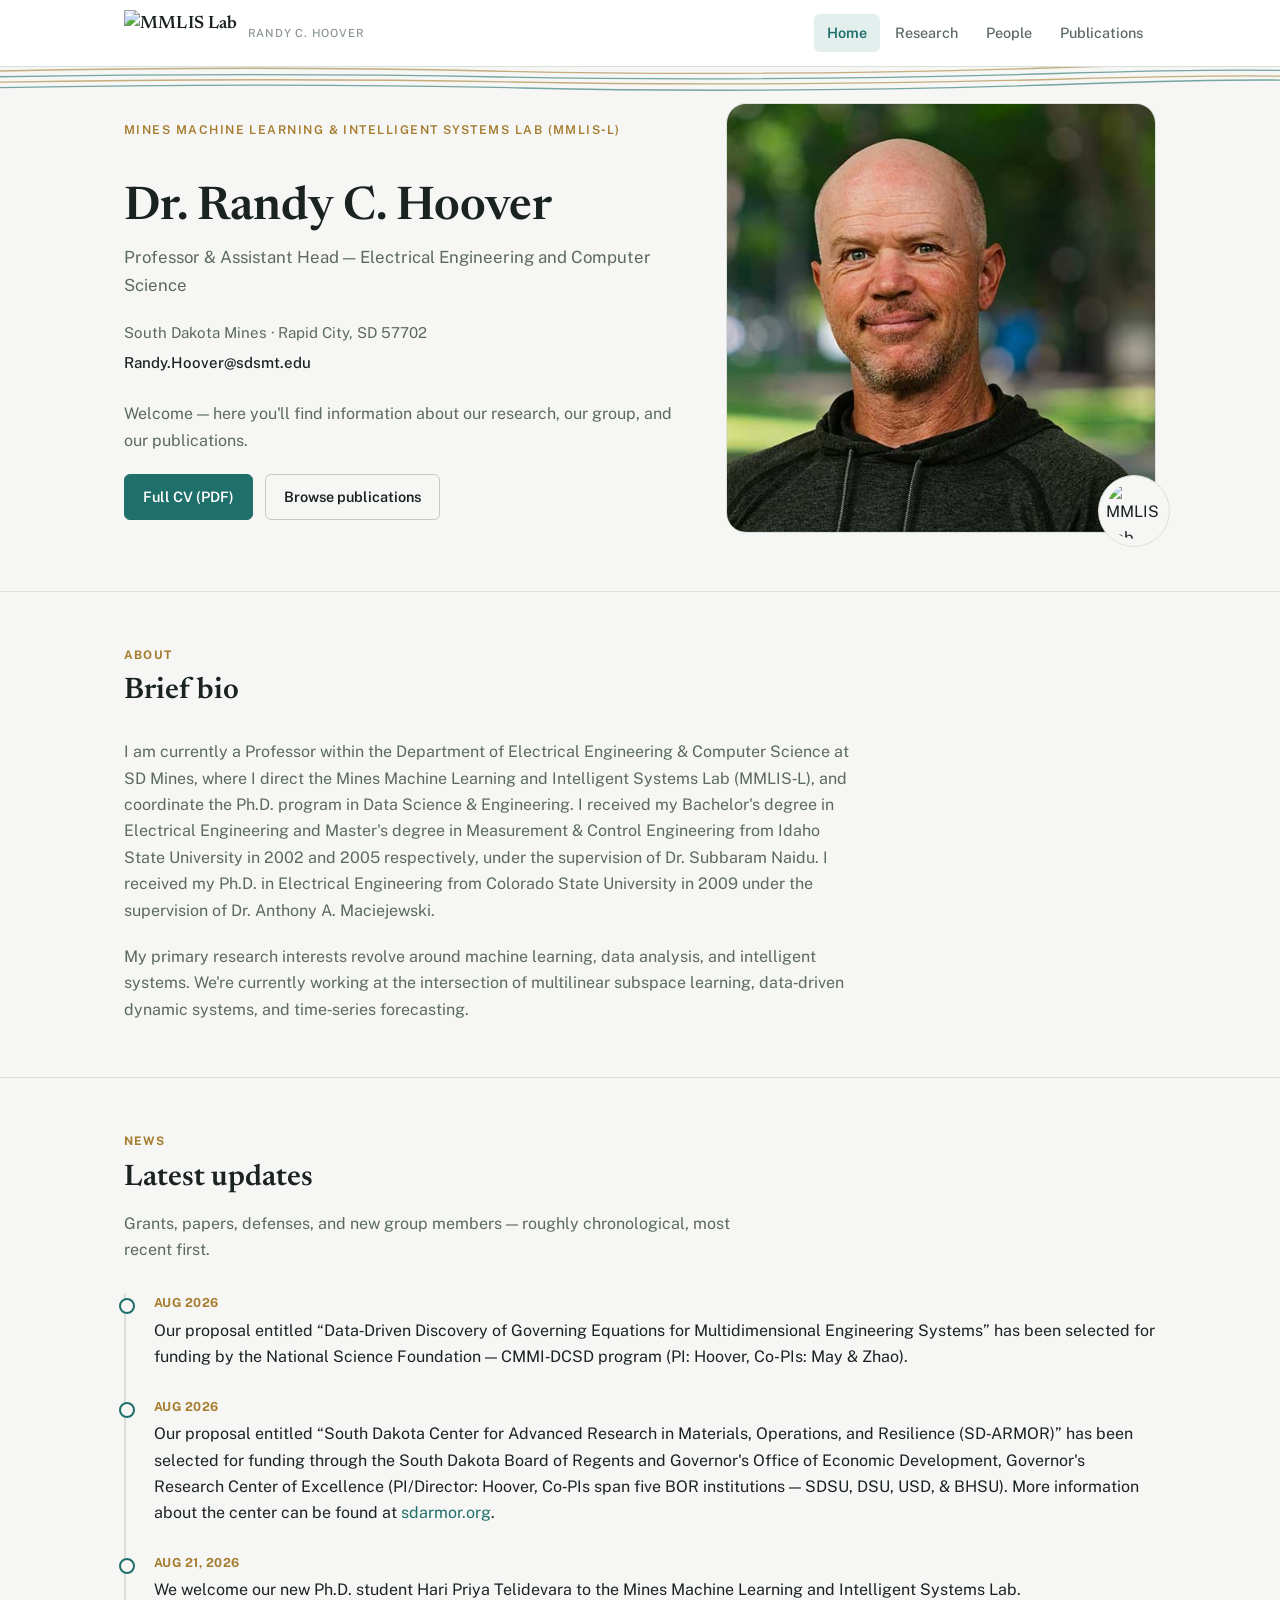
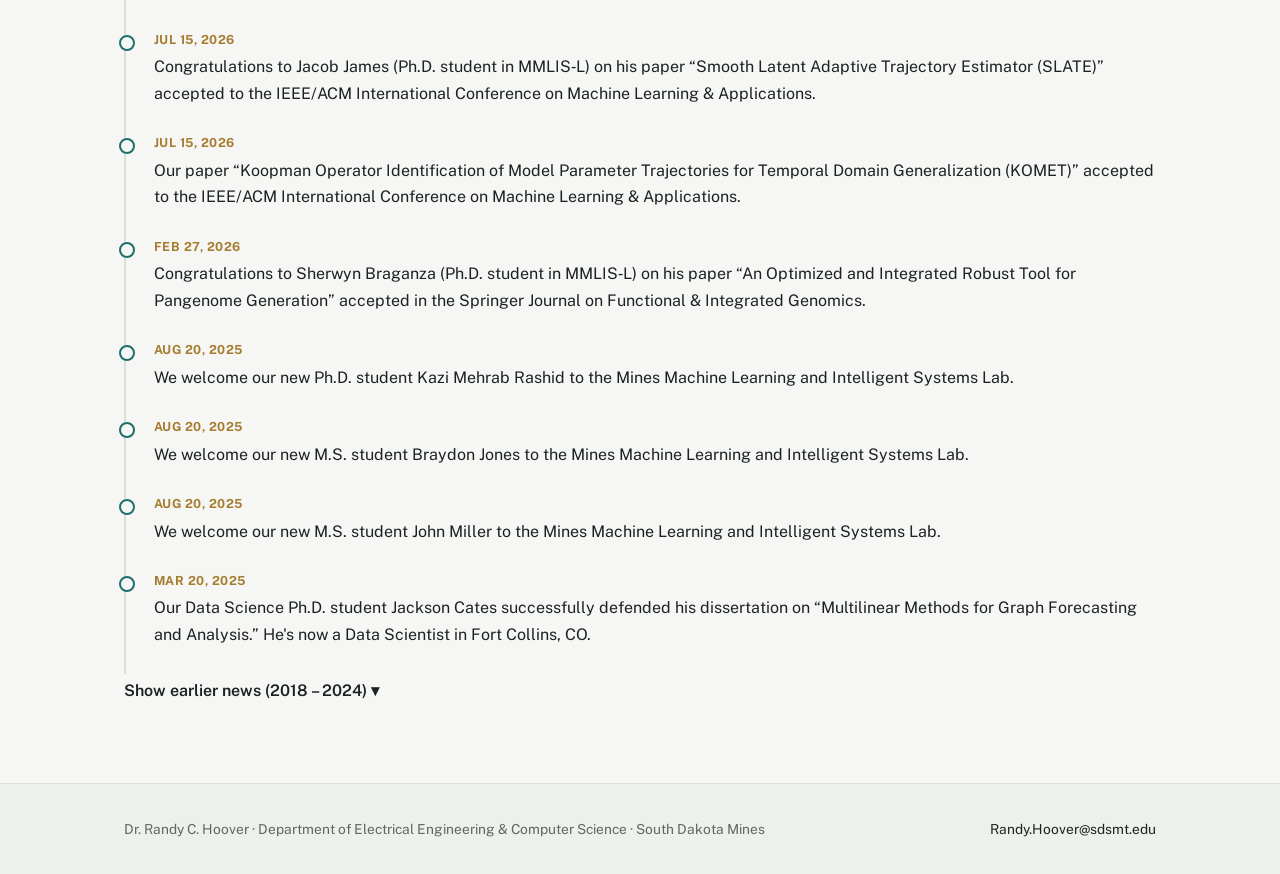
==== index.html @ 28945cd0 "Add files via upload" ====
<!DOCTYPE html>
<html lang="en">
<head>
<meta charset="UTF-8">
<meta name="viewport" content="width=device-width, initial-scale=1.0">
<title>Randy C. Hoover — Machine Learning &amp; Data Science</title>
<meta name="description" content="Dr. Randy C. Hoover, Professor of Electrical Engineering &amp; Computer Science at South Dakota Mines, directs the Mines Machine Learning and Intelligent Systems Lab (MMLIS-L).">
<link rel="icon" href="assets/img/favicon.ico?v=2" sizes="any">
<link rel="icon" type="image/png" sizes="32x32" href="assets/img/favicon-32.png?v=2">
<link rel="icon" type="image/png" sizes="192x192" href="assets/img/favicon-192.png?v=2">
<link rel="apple-touch-icon" href="assets/img/apple-touch-icon.png?v=2">
<link rel="preconnect" href="https://fonts.googleapis.com">
<link rel="preconnect" href="https://fonts.gstatic.com" crossorigin>
<link href="https://fonts.googleapis.com/css2?family=Public+Sans:wght@400;500;600;700&family=Newsreader:opsz,wght@6..72,500;6..72,600;6..72,700&display=swap" rel="stylesheet">
<link rel="stylesheet" href="assets/css/style.css">
</head>
<body>

<header class="site-header">
  <div class="wrap">
    <a class="brand" href="index.html"><img src="assets/img/mmlis-logo.png" alt="MMLIS Lab" class="brand-mark"> <small>Randy&nbsp;C.&nbsp;Hoover</small></a>
    <nav class="primary-nav" aria-label="Primary">
      <ul>
        <li><a href="index.html" class="active">Home</a></li>
        <li><a href="research.html">Research</a></li>
        <li><a href="people.html">People</a></li>
        <li><a href="publications.html">Publications</a></li>
      </ul>
    </nav>
  </div>
</header>

<section class="hero">
  <svg class="hero-lines" viewBox="0 0 1200 30" preserveAspectRatio="none" aria-hidden="true">
    <path d="M-40 5 Q220 -2 460 4 T980 1 T1260 6" fill="none" stroke="#a67c2e" stroke-width="1.3"/>
    <path d="M-40 10.5 Q230 5 470 10 T990 6.5 T1260 11" fill="none" stroke="#1f6f6b" stroke-width="1.3"/>
    <path d="M-40 16 Q240 10 480 15 T1000 12 T1260 17" fill="none" stroke="#a67c2e" stroke-width="1.3"/>
    <path d="M-40 21.5 Q250 15 490 21 T1010 17 T1260 22" fill="none" stroke="#1f6f6b" stroke-width="1.3"/>
  </svg>
  <div class="wrap">
    <div class="hero-intro">
      <span class="hero-eyebrow">Mines Machine Learning &amp; Intelligent Systems Lab (MMLIS‑L)</span>
    </div>
    <div class="hero-photo">
      <img class="hero-photo-img" src="assets/img/randy-headshot.jpg" alt="Portrait of Dr. Randy C. Hoover.">
      <img class="hero-photo-badge" src="assets/img/mmlis-mark.png" alt="MMLIS Lab mark.">
    </div>
    <div class="hero-content">
      <h1>Dr. Randy C. Hoover</h1>
      <p class="role">Professor &amp; Assistant Head — Electrical Engineering and Computer Science</p>
      <ul class="contact-list">
        <li>South Dakota Mines · Rapid City, SD 57702</li>
        <li><a href="mailto:Randy.Hoover@sdsmt.edu">Randy.Hoover@sdsmt.edu</a></li>
      </ul>
      <p>Welcome — here you'll find information about our research, our group, and our publications.</p>
      <div style="display:flex; gap:12px; flex-wrap:wrap; margin-top:20px;">
        <a class="btn" href="https://drive.google.com/file/d/1piktQqiR2NVhsO9pKw21LPVmh0MxeNU4/view?usp=share_link" target="_blank" rel="noopener">Full CV (PDF)</a>
        <a class="btn ghost" href="publications.html">Browse publications</a>
      </div>
    </div>
  </div>
</section>

<main>

  <section class="section bio">
    <div class="wrap">
      <div class="section-head">
        <span class="kicker">About</span>
        <h2>Brief bio</h2>
      </div>
      <div style="max-width: 74ch;">
        <p>I am currently a Professor within the Department of Electrical Engineering &amp; Computer Science at SD Mines, where I direct the Mines Machine Learning and Intelligent Systems Lab (MMLIS‑L), and coordinate the Ph.D. program in Data Science &amp; Engineering. I received my Bachelor's degree in Electrical Engineering and Master's degree in Measurement &amp; Control Engineering from Idaho State University in 2002 and 2005 respectively, under the supervision of Dr. Subbaram Naidu. I received my Ph.D. in Electrical Engineering from Colorado State University in 2009 under the supervision of Dr. Anthony A. Maciejewski.</p>
        <p style="margin-top:20px;">My primary research interests revolve around machine learning, data analysis, and intelligent systems. We're currently working at the intersection of multilinear subspace learning, data‑driven dynamic systems, and time‑series forecasting.</p>
      </div>
    </div>
  </section>

  <section class="section">
    <div class="wrap">
      <div class="section-head">
        <span class="kicker">News</span>
        <h2>Latest updates</h2>
        <p>Grants, papers, defenses, and new group members — roughly chronological, most recent first.</p>
      </div>

      <ol class="timeline" reversed>
        <li><span class="date">Aug 2026</span><p class="entry">Our proposal entitled &ldquo;Data‑Driven Discovery of Governing Equations for Multidimensional Engineering Systems&rdquo; has been selected for funding by the National Science Foundation — CMMI‑DCSD program (PI: Hoover, Co‑PIs: May &amp; Zhao).</p></li>
        <li><span class="date">Aug 2026</span><p class="entry">Our proposal entitled &ldquo;South Dakota Center for Advanced Research in Materials, Operations, and Resilience (SD‑ARMOR)&rdquo; has been selected for funding through the South Dakota Board of Regents and Governor's Office of Economic Development, Governor's Research Center of Excellence (PI/Director: Hoover, Co‑PIs span five BOR institutions — SDSU, DSU, USD, &amp; BHSU). More information about the center can be found at <a href="https://sdarmor.org" target="_blank" rel="noopener">sdarmor.org</a>.</p></li>
        <li><span class="date">Aug 21, 2026</span><p class="entry">We welcome our new Ph.D. student Hari Priya Telidevara to the Mines Machine Learning and Intelligent Systems Lab.</p></li>
        <li><span class="date">Jul 15, 2026</span><p class="entry">Congratulations to Jacob James (Ph.D. student in MMLIS‑L) on his paper &ldquo;Smooth Latent Adaptive Trajectory Estimator (SLATE)&rdquo; accepted to the IEEE/ACM International Conference on Machine Learning &amp; Applications.</p></li>
        <li><span class="date">Jul 15, 2026</span><p class="entry">Our paper &ldquo;Koopman Operator Identification of Model Parameter Trajectories for Temporal Domain Generalization (KOMET)&rdquo; accepted to the IEEE/ACM International Conference on Machine Learning &amp; Applications.</p></li>
        <li><span class="date">Feb 27, 2026</span><p class="entry">Congratulations to Sherwyn Braganza (Ph.D. student in MMLIS‑L) on his paper &ldquo;An Optimized and Integrated Robust Tool for Pangenome Generation&rdquo; accepted in the Springer Journal on Functional &amp; Integrated Genomics.</p></li>
        <li><span class="date">Aug 20, 2025</span><p class="entry">We welcome our new Ph.D. student Kazi Mehrab Rashid to the Mines Machine Learning and Intelligent Systems Lab.</p></li>
        <li><span class="date">Aug 20, 2025</span><p class="entry">We welcome our new M.S. student Braydon Jones to the Mines Machine Learning and Intelligent Systems Lab.</p></li>
        <li><span class="date">Aug 20, 2025</span><p class="entry">We welcome our new M.S. student John Miller to the Mines Machine Learning and Intelligent Systems Lab.</p></li>
        <li><span class="date">Mar 20, 2025</span><p class="entry">Our Data Science Ph.D. student Jackson Cates successfully defended his dissertation on &ldquo;Multilinear Methods for Graph Forecasting and Analysis.&rdquo; He's now a Data Scientist in Fort Collins, CO.</p></li>
      </ol>

      <details class="more-news">
        <summary style="cursor:pointer; font-weight:600; color:var(--accent-dark); margin: 4px 0 24px; list-style:none;">Show earlier news (2018 – 2024) ▾</summary>
        <ol class="timeline" style="margin-top:20px;" reversed>
          <li><span class="date">May 7, 2025</span><p class="entry">Our Computer Science M.S. student Jacob James successfully completed his degree and is now pursuing a Ph.D. in Data Science and Engineering at SD Mines.</p></li>
          <li><span class="date">Sep 9, 2024</span><p class="entry">Our Data Science Ph.D. student Brian Fehrman (co‑advised with Dr. Francis Akowuah) successfully defended his dissertation on &ldquo;Investigating Machine Learning VBA Macro Analysis using Machine Learning in a Constrained Environment.&rdquo; He's currently working for Black Hills Information Security.</p></li>
          <li><span class="date">Jan 1, 2024</span><p class="entry">Our NSF REU site entitled &ldquo;Collaboration to Combat Crime&rdquo; was selected for award. We have open positions for undergraduate students interested in pursuing research in data science to understand, disrupt, and dismantle criminal networks. More information on the REU site can be found <a href="https://www.sdstate.edu/chemistry-biochemistry-physics/willand-charnley-lab/collaboration-combat-crime-c3-research" target="_blank" rel="noopener">here</a>.</p></li>
          <li><span class="date">Dec 1, 2024</span><p class="entry">Our paper entitled &ldquo;TSGCN: A Framework for Hierarchical Graph Representation Learning&rdquo; has been accepted to the IEEE Transactions on Network Science and Engineering (TNSE).</p></li>
          <li><span class="date">Sep 4, 2024</span><p class="entry">Our paper entitled &ldquo;Evading VBA Malware Classification using Model Extraction Attacks and Stochastic Search Methods&rdquo; has been accepted for publication in the IEEE Cyber Awareness and Research Symposium (CARS).</p></li>
          <li><span class="date">Apr 1, 2024</span><p class="entry">Our paper entitled &ldquo;Tensor Discriminant Analysis on Grassman Manifolds with Application to Human Action Recognition&rdquo; has been accepted to the Springer Journal of Machine Learning and Cybernetics.</p></li>
          <li><span class="date">Mar 1, 2024</span><p class="entry">Our proposal entitled &ldquo;High spatial‑temporal resolution soil moisture retrieval using deep learning fusion of multimodal satellite streams&rdquo; has been selected for award through NASA (collaboration with SD Mines, SDSU, and OLC).</p></li>
          <li><span class="date">Aug 21, 2023</span><p class="entry">Dr. Hoover is currently on sabbatical for the Fall 2023 semester.</p></li>
          <li><span class="date">Aug 15, 2023</span><p class="entry">Our Data Science Ph.D. student Cagri Ozdemir successfully defended his dissertation on &ldquo;Multilinear Subspace Learning via Invertible Transforms and Grassman Manifold Analysis.&rdquo; He's now a postdoctoral scholar at the University of North Texas.</p></li>
          <li><span class="date">Sep 2022</span><p class="entry">Our paper entitled &ldquo;Anomaly Detection from Multilinear Observations via Time‑Series Analysis and 3DTPCA&rdquo; has been accepted for publication at the IEEE/ACM International Conference on Machine Learning and Applications.</p></li>
          <li><span class="date">Sep 2022</span><p class="entry">Our paper entitled &ldquo;Kernelization of Tensor Discriminant Analysis with Application to Image Recognition&rdquo; has been accepted for publication at the IEEE/ACM International Conference on Machine Learning and Applications.</p></li>
          <li><span class="date">Jun 2022</span><p class="entry">Our proposal entitled &ldquo;Intelligent Automation through Dynamic Networks and Multilinear Time‑Series Analysis&rdquo; has been selected for funding through the Naval Surface Warfare Center — Dahlgren Division (PI: Hoover, Co‑PI: Caudle).</p></li>
          <li><span class="date">May 2022</span><p class="entry">I was promoted from Associate Professor to Full Professor within the Computer Science and Engineering Department.</p></li>
          <li><span class="date">May 2022</span><p class="entry">A new Ph.D. student, Jackson Cates, joined our group.</p></li>
          <li><span class="date">May 2022</span><p class="entry">Our new Ph.D. program in Data Science &amp; Engineering was approved.</p></li>
          <li><span class="date">Sep 2021</span><p class="entry">Our paper entitled &ldquo;Fast Tensor Singular Value Decomposition Using the Low‑Resolution Features of Tensors&rdquo; has been accepted for publication at the IEEE/ACM International Conference on Machine Learning and Applications.</p></li>
          <li><span class="date">Sep 2021</span><p class="entry">Our paper entitled &ldquo;Transform‑Based Tensor Auto Regression for Multilinear Time Series Forecasting&rdquo; has been accepted for publication at the IEEE/ACM International Conference on Machine Learning and Applications.</p></li>
          <li><span class="date">Jun 2021</span><p class="entry">Our proposal entitled &ldquo;Governor's Center for Understanding and Disrupting the Illicit Economy&rdquo; has been selected for funding through South Dakota's Governor's Office of Economic Development (SD Mines team — PI: Jon Kellar, Co‑PIs: Hoover and Crawford).</p></li>
          <li><span class="date">May 2021</span><p class="entry">Our paper entitled &ldquo;2DTPCA: A New Approach to Multilinear Principal Component Analysis&rdquo; has been accepted for publication at the IEEE International Conference on Image Processing.</p></li>
          <li><span class="date">Jan 2021</span><p class="entry">Our paper entitled &ldquo;Autonomous Multi‑agent Systems Using SVGS Camera Sensor for Lunar Surface Mobility Applications&rdquo; has been accepted for publication at the IEEE Aerospace Conference.</p></li>
          <li><span class="date">Jul 2020</span><p class="entry">Our proposal entitled &ldquo;Multilinear Subspace Methods for Learning and Recovery using Tensor‑Tensor Decompositions&rdquo; has been selected for funding through the National Science Foundation — CISE‑RI program (PI: Hoover, Co‑PIs: Caudle &amp; Braman). We had an opening for a Ph.D. student starting Fall 2020.</p></li>
          <li><span class="date">Feb 2020</span><p class="entry">Our paper &ldquo;Mobile Fiducial‑Based Collaborative Localization and Mapping (CLAM): Preliminary Results and Future Directions&rdquo; was accepted for publication at the USCToMM Symposium on Mechanical Systems and Robotics.</p></li>
          <li><span class="date">Feb 2020</span><p class="entry">Our paper &ldquo;Validation of Vision‑based State Estimation for Localization of Agents and Swarm Formation&rdquo; was accepted for publication at the USCToMM Symposium on Mechanical Systems and Robotics.</p></li>
          <li><span class="date">Feb 2020</span><p class="entry">Our paper &ldquo;A Review of Flow Field Forecasting: A High Dimensional Forecasting Procedure&rdquo; was accepted for publication in the WIRES Journal on Computational Statistics.</p></li>
          <li><span class="date">Jan 2020</span><p class="entry">Received a new Naval Surface Warfare Center — Keyport grant to support our research on &ldquo;Swarm Localization and Intelligent Mapping (SLIM) for Unmanned Underwater Vehicle Swarms&rdquo; (PI: Hadi Fekrmandi).</p></li>
          <li><span class="date">Sep 2019</span><p class="entry">Our paper &ldquo;Advanced Decision Making and Interpretability through Neural Shrubs&rdquo; was accepted for publication/presentation at the 18th IEEE International Conference on Machine Learning and Applications (ICMLA).</p></li>
          <li><span class="date">Jun 2019</span><p class="entry">Our paper &ldquo;Vision‑based Guidance and Navigation for Swarm of Small Satellites in a Formation Flying Mission&rdquo; was accepted for publication/presentation at the 32nd Florida Conference for Recent Advances in Robotics.</p></li>
          <li><span class="date">May 2019</span><p class="entry">Our paper &ldquo;Underwater Navigation Using Geomagnetic Field Variations&rdquo; was accepted for publication/presentation at the IEEE International Conference on Electro/Information Technology (EIT).</p></li>
          <li><span class="date">Apr 2019</span><p class="entry">Congratulations to Kavitha Konduru for successfully defending her thesis, &ldquo;Application of Image Segmentation to Analyze Biofilm Images.&rdquo; Kavitha accepted a permanent position with Regional Health on their programming team.</p></li>
          <li><span class="date">Mar 2019</span><p class="entry">Received a new NASA seed grant from the SD Space Grant Consortium to support our research on &ldquo;Cross Comparison of Virtual Reality Systems for Education and Research Suitability&rdquo; (PI: Lisa Rebenitsch).</p></li>
          <li><span class="date">Mar 2019</span><p class="entry">Received a new NASA seed grant from the SD Space Grant Consortium to support the &ldquo;NASA Apollo 50th — Apollo Next Giant Leap Student Challenge&rdquo; (PI: Jason Ash).</p></li>
          <li><span class="date">Feb 2019</span><p class="entry">Received a new Naval Surface Warfare Center — Dahlgren grant to support our research on &ldquo;Dimensionality Reduction of Streaming Big Data for Clustering, Classification and Visualization via Incremental Multi‑Linear Subspace Learning&rdquo; (Co‑PI: Kyle Caudle).</p></li>
          <li><span class="date">Jan 2019</span><p class="entry">Received a new NASA seed grant to support our research on &ldquo;Developing Small Satellite Formation Flying Capability by Distributed State Estimation and Intelligent Control of Swarm using Vision‑based Guidance&rdquo; (PI: Hadi Fekrmandi, Co‑PI: Zhen Ni, SDSU).</p></li>
          <li><span class="date">Nov 2018</span><p class="entry">Our paper &ldquo;Examining Intermediate Data Reduction Algorithms for use with t‑SNE&rdquo; was accepted for publication/presentation at the 3rd International Conference on Compute and Data Analysis (ICCDA).</p></li>
          <li><span class="date">Nov 2018</span><p class="entry">Our paper &ldquo;Building a Better Decision Tree by Delaying the Split Decision&rdquo; was accepted for publication/presentation at the 3rd International Conference on Compute and Data Analysis (ICCDA).</p></li>
          <li><span class="date">Nov 2018</span><p class="entry">Our paper &ldquo;Flow Field Forecasting with Many Predictors&rdquo; was accepted for publication/presentation at the 3rd International Conference on Compute and Data Analysis (ICCDA).</p></li>
          <li><span class="date">Sep 2018</span><p class="entry">Our paper &ldquo;Multi‑Linear Discriminant Analysis through Tensor‑Tensor Decompositions&rdquo; was accepted for publication/presentation at the 17th IEEE International Conference on Machine Learning and Applications (ICMLA).</p></li>
        </ol>
      </details>
    </div>
  </section>

</main>

<footer class="site-footer">
  <div class="wrap">
    <div>Dr. Randy C. Hoover · Department of Electrical Engineering &amp; Computer Science · South Dakota Mines</div>
    <div><a href="mailto:Randy.Hoover@sdsmt.edu">Randy.Hoover@sdsmt.edu</a></div>
  </div>
</footer>

</body>
</html>
---- assets/css/style.css ----
/* ===========================================================
   Randy C. Hoover — research site
   "Contour" — light, editorial, journal-like.
   Bone-white ground, ink-black text, a single pine-teal accent;
   ochre reserved for contour-line motifs and small kickers.
   =========================================================== */

:root {
  --paper: #f6f7f5;
  --paper-2: #eef0ec;
  --surface: #ffffff;
  --ink: #1b2320;
  --ink-soft: #5b6960;
  --ink-faint: #8b968f;
  --line: #dbe0da;
  --line-strong: #c3ccc4;
  --teal: #1f6f6b;
  --teal-dark: #164f4c;
  --teal-soft: #e3efed;
  --ochre: #a67c2e;
  --ochre-soft: #f3ead6;
  --max: 1080px;
  --radius: 10px;
  --radius-sm: 6px;
}

* { box-sizing: border-box; }

html { scroll-behavior: smooth; }

body {
  margin: 0;
  font-family: "Public Sans", -apple-system, BlinkMacSystemFont, "Segoe UI", Roboto, sans-serif;
  color: var(--ink);
  background: var(--paper);
  line-height: 1.65;
  -webkit-font-smoothing: antialiased;
}

h1, h2, h3, h4 {
  font-family: "Newsreader", Georgia, "Times New Roman", serif;
  color: var(--ink);
  line-height: 1.22;
  margin: 0 0 0.5em;
  font-weight: 600;
  text-wrap: balance;
}

h1 { font-size: clamp(2rem, 4vw, 2.9rem); }
h2 { font-size: clamp(1.4rem, 3vw, 1.85rem); }
h3 { font-size: 1.2rem; }

p { margin: 0 0 1em; color: var(--ink-soft); }

a { color: var(--teal); text-decoration: none; }
a:hover { color: var(--teal-dark); text-decoration: underline; }

img { max-width: 100%; display: block; }

.wrap {
  max-width: var(--max);
  margin: 0 auto;
  padding: 0 24px;
}

/* ---------- header / nav ---------- */

.site-header {
  background: var(--surface);
  border-bottom: 1px solid var(--line);
}

.site-header .wrap {
  display: flex;
  align-items: center;
  justify-content: space-between;
  height: 66px;
}

.brand {
  display: flex;
  align-items: center;
  gap: 10px;
  color: var(--ink);
  font-family: "Newsreader", Georgia, serif;
  font-size: 1.12rem;
  font-weight: 600;
  letter-spacing: 0.01em;
}

.brand-mark {
  height: 46px;
  width: auto;
  display: block;
}

.brand small {
  font-family: "Public Sans", sans-serif;
  font-weight: 500;
  font-size: 0.7rem;
  color: var(--ink-faint);
  letter-spacing: 0.07em;
  text-transform: uppercase;
}

.brand:hover { text-decoration: none; color: var(--ink); }

nav.primary-nav ul {
  list-style: none;
  display: flex;
  gap: 2px;
  margin: 0;
  padding: 0;
}

nav.primary-nav a {
  color: var(--ink-soft);
  font-size: 0.9rem;
  font-weight: 500;
  padding: 7px 13px;
  border-radius: var(--radius-sm);
  display: inline-block;
}

nav.primary-nav a:hover {
  color: var(--ink);
  text-decoration: none;
  background: var(--paper-2);
}

nav.primary-nav a.active {
  color: var(--teal);
  background: var(--teal-soft);
  font-weight: 600;
}

/* ---------- hero ---------- */

.hero {
  position: relative;
  background: var(--paper);
  padding: 36px 0 58px;
  overflow: hidden;
  border-bottom: 1px solid var(--line);
}

.hero-lines {
  position: absolute;
  top: 0;
  left: 0;
  width: 100%;
  height: 30px;
  opacity: 0.6;
  pointer-events: none;
}

.hero .wrap {
  position: relative;
  display: grid;
  grid-template-columns: 1.3fr 1fr;
  grid-template-areas:
    "intro   photo"
    "content photo";
  column-gap: 44px;
  row-gap: 0;
  align-items: center;
}

.hero-intro { grid-area: intro; }
.hero-content { grid-area: content; }

.hero-eyebrow {
  display: inline-block;
  text-transform: uppercase;
  letter-spacing: 0.12em;
  font-size: 0.76rem;
  color: var(--ochre);
  font-weight: 600;
  margin-bottom: 14px;
}

.hero h1 { margin-bottom: 8px; }

.hero .role {
  font-size: 1.05rem;
  color: var(--ink-soft);
  margin-bottom: 18px;
}

.hero .contact-list {
  list-style: none;
  padding: 0;
  margin: 0 0 22px;
  font-size: 0.94rem;
  color: var(--ink-soft);
}

.hero .contact-list li { padding: 3px 0; }
.hero .contact-list a { color: var(--ink); font-weight: 500; }
.hero .contact-list a:hover { color: var(--teal); }

.btn {
  display: inline-flex;
  align-items: center;
  gap: 8px;
  padding: 10px 18px;
  border-radius: var(--radius-sm);
  background: var(--teal);
  color: #fff;
  font-weight: 600;
  font-size: 0.9rem;
  border: 1px solid var(--teal);
}

.btn:hover { background: var(--teal-dark); border-color: var(--teal-dark); text-decoration: none; color: #fff; }

.btn.ghost {
  background: transparent;
  border-color: var(--line-strong);
  color: var(--ink);
}

.btn.ghost:hover { background: var(--paper-2); border-color: var(--ink-faint); color: var(--ink); }

.hero-photo {
  grid-area: photo;
  position: relative;
}

.hero-photo-img {
  width: 100%;
  aspect-ratio: 1 / 1;
  object-fit: cover;
  display: block;
  border-radius: 20px;
  border: 1px solid var(--line);
}

.hero-photo-badge {
  position: absolute;
  right: -14px;
  bottom: -14px;
  width: 72px;
  height: 72px;
  padding: 7px;
  background: var(--paper);
  border: 1px solid var(--line);
  border-radius: 50%;
  object-fit: contain;
}

/* ---------- sections ---------- */

main { display: block; }

.section { padding: 54px 0; }

.section + .section { border-top: 1px solid var(--line); }

.section-head { margin-bottom: 30px; }

.section-head .kicker {
  text-transform: uppercase;
  letter-spacing: 0.1em;
  font-size: 0.74rem;
  font-weight: 700;
  color: var(--ochre);
  margin-bottom: 8px;
  display: block;
}

.section-head p { max-width: 62ch; }

.bio p:last-child { margin-bottom: 0; }

.interests-line {
  border-left: 3px solid var(--teal);
  background: var(--teal-soft);
  padding: 16px 20px;
  border-radius: 0 8px 8px 0;
  color: var(--ink);
  font-size: 1.02rem;
}

/* ---------- news timeline ---------- */

.timeline {
  position: relative;
  margin: 0;
  padding: 0;
  list-style: none;
  border-left: 2px solid var(--line);
}

.timeline li { position: relative; padding: 0 0 26px 28px; }

.timeline li::before {
  content: "";
  position: absolute;
  left: -7px;
  top: 5px;
  width: 12px;
  height: 12px;
  border-radius: 50%;
  background: var(--paper);
  border: 2px solid var(--teal);
}

.timeline .date {
  display: block;
  font-size: 0.78rem;
  font-weight: 700;
  letter-spacing: 0.04em;
  color: var(--ochre);
  margin-bottom: 4px;
  text-transform: uppercase;
}

.timeline .entry { color: var(--ink); margin: 0; }

.more-news summary {
  cursor: pointer;
  font-weight: 600;
  color: var(--teal);
  margin: 4px 0 24px;
  list-style: none;
}

.more-news summary::-webkit-details-marker { display: none; }
.more-news summary:hover { color: var(--teal-dark); }

/* ---------- research cards ---------- */

.project-grid {
  display: grid;
  grid-template-columns: 1fr;
  gap: 26px;
}

.project-card {
  display: grid;
  grid-template-columns: 128px 1fr;
  gap: 26px;
  align-items: start;
  background: var(--surface);
  border: 1px solid var(--line);
  border-radius: var(--radius);
  padding: 26px;
}

.project-icon {
  width: 88px;
  height: 88px;
  border-radius: 14px;
  display: flex;
  align-items: center;
  justify-content: center;
  background: var(--paper-2);
}

.project-icon svg { width: 50px; height: 50px; color: var(--teal); }

.project-card h3 { margin-bottom: 8px; }

.project-card p:last-child { margin-bottom: 0; }

.project-card .placeholder-note {
  font-size: 0.85rem;
  color: var(--ink-faint);
  font-style: italic;
}

/* ---------- people ---------- */

.people-grid {
  display: grid;
  grid-template-columns: repeat(2, 1fr);
  gap: 20px;
}

.person-card {
  display: flex;
  gap: 16px;
  background: var(--surface);
  border: 1px solid var(--line);
  border-radius: var(--radius);
  padding: 20px;
}

.avatar {
  flex: none;
  width: 54px;
  height: 54px;
  border-radius: 50%;
  display: flex;
  align-items: center;
  justify-content: center;
  color: #fff;
  font-family: "Newsreader", serif;
  font-weight: 600;
  font-size: 1.02rem;
}

.person-card h4 {
  font-family: "Newsreader", serif;
  color: var(--ink);
  font-size: 1.04rem;
  margin: 0 0 3px;
}

.person-role {
  font-size: 0.85rem;
  color: var(--teal);
  font-weight: 600;
  margin-bottom: 4px;
}

.person-detail { font-size: 0.88rem; color: var(--ink-soft); margin: 0; }

.alumni-list { border-top: 1px solid var(--line); }

.alumni-row {
  display: grid;
  grid-template-columns: 42px 1.4fr 2fr;
  gap: 18px;
  align-items: start;
  padding: 16px 0;
  border-bottom: 1px solid var(--line);
}

.alumni-row .avatar { width: 38px; height: 38px; font-size: 0.82rem; }

.alumni-row h4 {
  font-family: "Newsreader", serif;
  color: var(--ink);
  font-size: 1rem;
  margin: 0 0 2px;
}

.alumni-row .person-role { margin-bottom: 0; }
.alumni-row .person-detail { font-size: 0.86rem; }

/* ---------- publications ---------- */

.pub-year { margin-top: 40px; }
.pub-year:first-of-type { margin-top: 0; }

.pub-year h2 {
  font-size: 1.28rem;
  border-bottom: 2px solid var(--ochre-soft);
  padding-bottom: 8px;
  margin-bottom: 18px;
}

.pub-list { list-style: none; margin: 0; padding: 0; }

.pub-list li {
  padding: 12px 0;
  border-bottom: 1px solid var(--line);
  color: var(--ink);
  font-size: 0.97rem;
}

.pub-list li:last-child { border-bottom: none; }

.pub-list .venue { color: var(--ink-soft); font-style: italic; }

/* ---------- footer ---------- */

footer.site-footer {
  background: var(--paper-2);
  border-top: 1px solid var(--line);
  color: var(--ink-soft);
  padding: 34px 0;
  margin-top: 0;
  font-size: 0.86rem;
}

footer.site-footer a { color: var(--ink); }
footer.site-footer a:hover { color: var(--teal); }

footer.site-footer .wrap {
  display: flex;
  justify-content: space-between;
  flex-wrap: wrap;
  gap: 12px;
}

/* ---------- table-scroll (mobile-safe wide content) ---------- */

.table-scroll { overflow-x: auto; -webkit-overflow-scrolling: touch; }

/* ---------- responsive ---------- */

@media (max-width: 860px) {
  .hero .wrap {
    grid-template-columns: 1fr;
    grid-template-areas:
      "intro"
      "photo"
      "content";
    row-gap: 20px;
  }
  .hero-photo { max-width: 420px; margin: 0 auto; }
  .project-card { grid-template-columns: 1fr; }
  .project-icon { width: 68px; height: 68px; }
  .project-icon svg { width: 36px; height: 36px; }
  .people-grid { grid-template-columns: 1fr; }
  .alumni-row { grid-template-columns: 38px 1fr; }
  .alumni-row .person-detail { grid-column: 1 / -1; }
}

@media (max-width: 640px) {
  .site-header .wrap { height: 60px; }
  .brand small { display: none; }
  nav.primary-nav ul { gap: 0; }
  nav.primary-nav a { padding: 7px 9px; font-size: 0.85rem; }
  .section { padding: 40px 0; }
  footer.site-footer .wrap { flex-direction: column; }
}
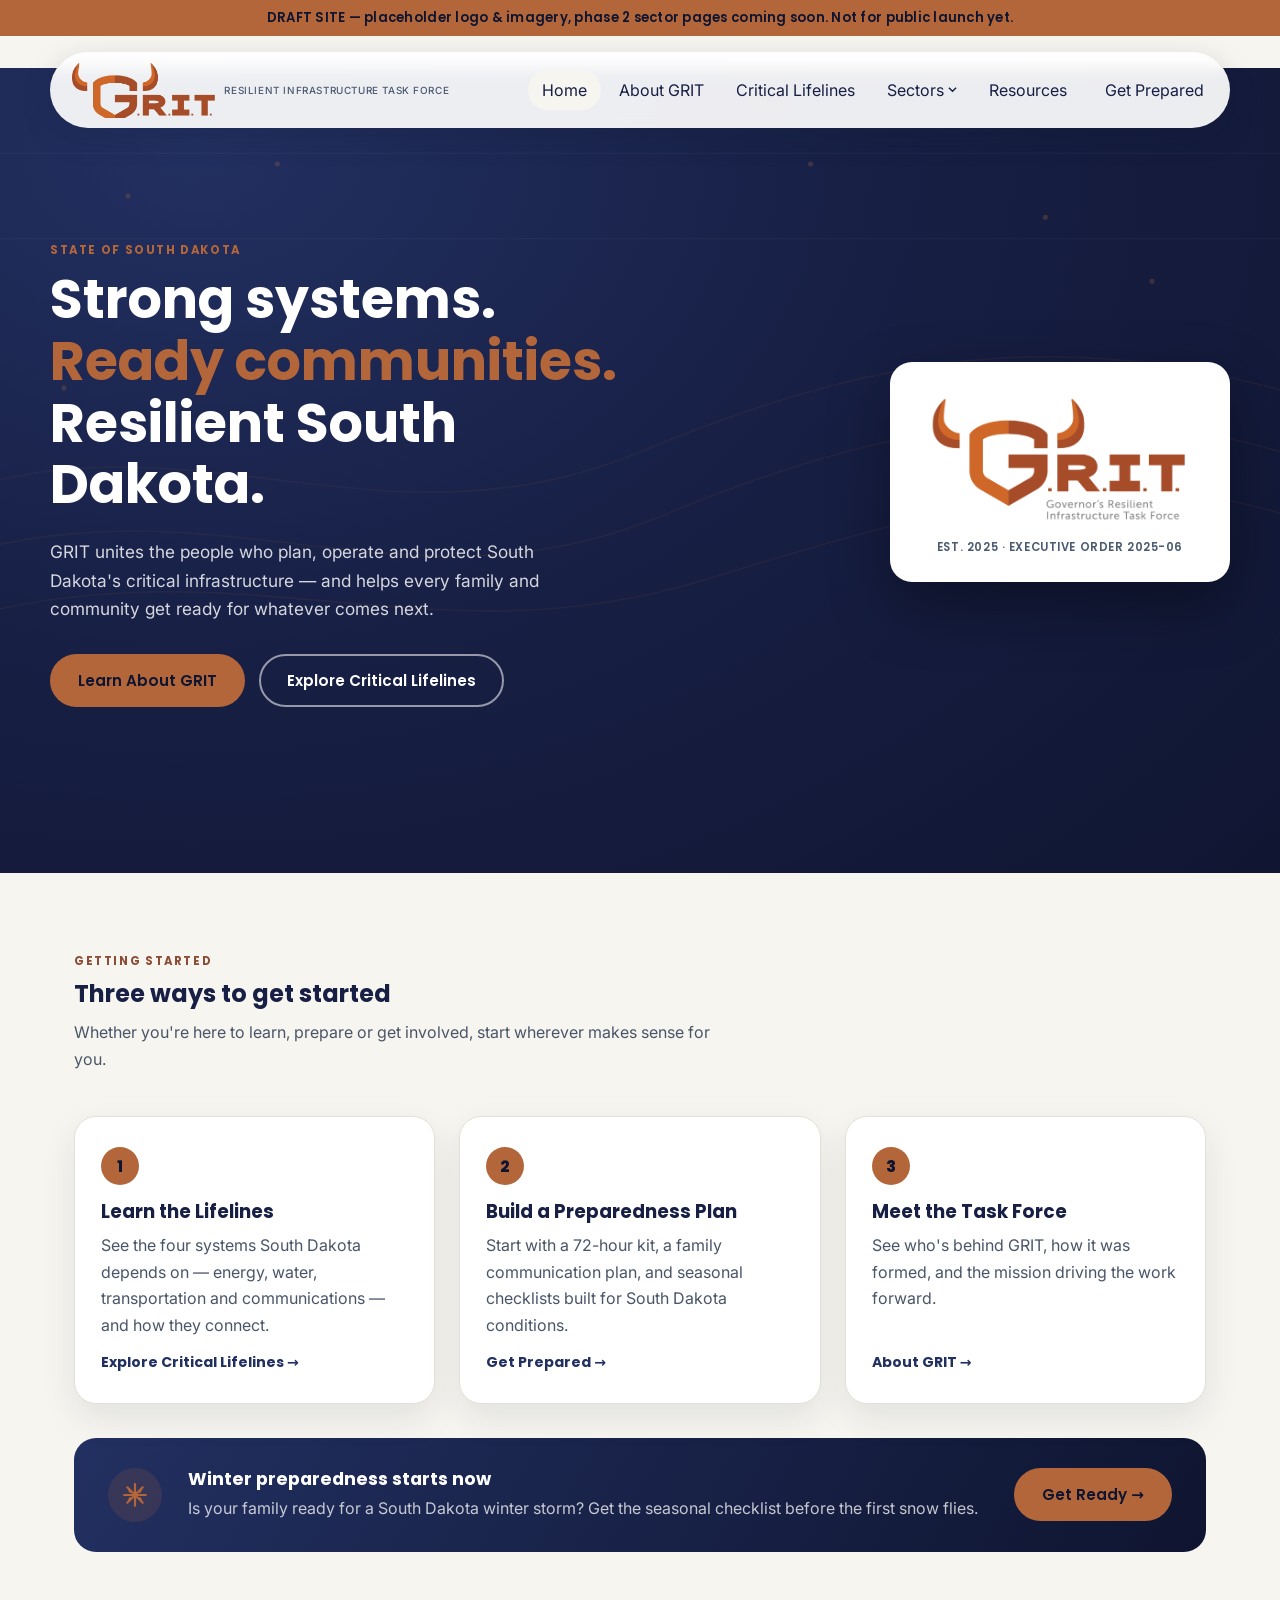
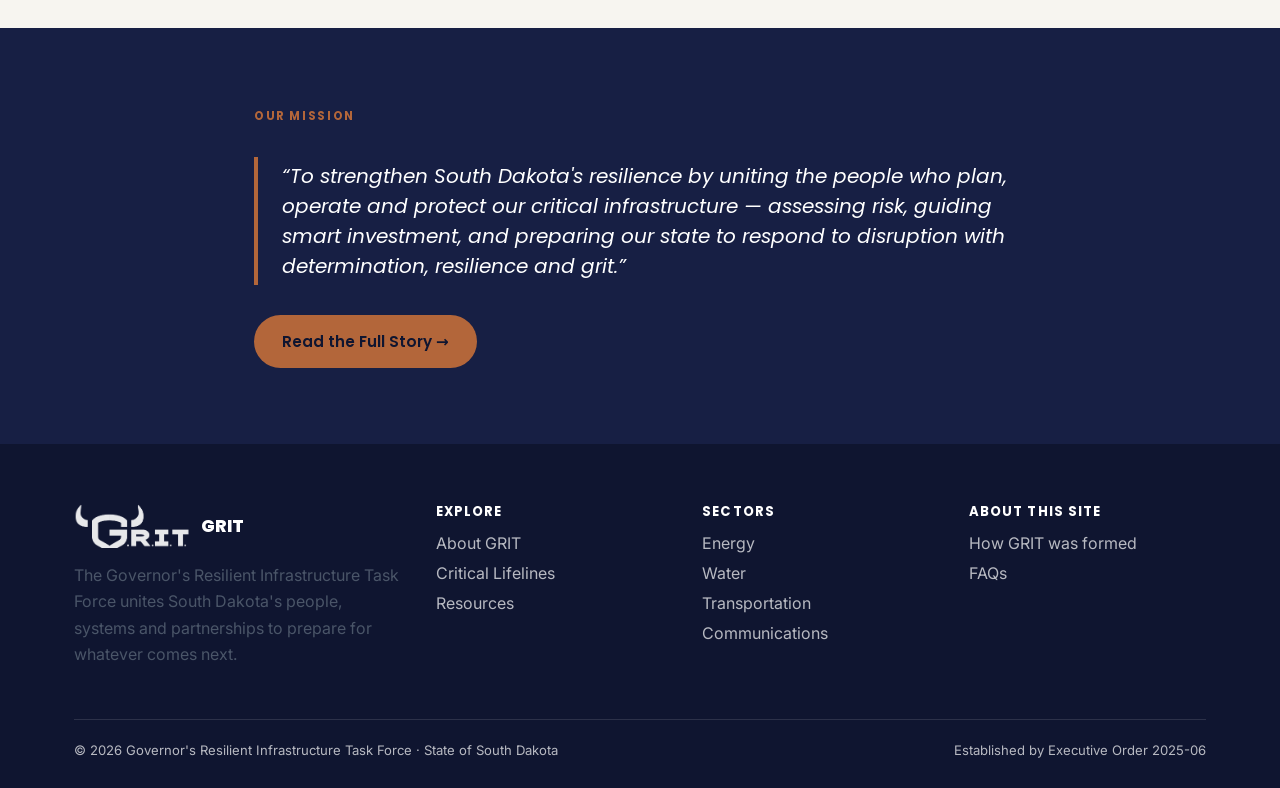
==== commit 147c72c4: "Add files via upload" ====
--- a/index.html
+++ b/index.html
@@ -1,155 +1,184 @@
-<!DOCTYPE html>
+<!doctype html>
 <html lang="en">
 <head>
-<meta charset="UTF-8">
-<meta name="viewport" content="width=device-width, initial-scale=1.0">
-<title>Randy C. Hoover — Machine Learning &amp; Data Science</title>
-<meta name="description" content="Dr. Randy C. Hoover, Professor of Electrical Engineering &amp; Computer Science at South Dakota Mines, directs the Mines Machine Learning and Intelligent Systems Lab (MMLIS-L).">
-<link rel="icon" href="assets/img/favicon.ico?v=2" sizes="any">
-<link rel="icon" type="image/png" sizes="32x32" href="assets/img/favicon-32.png?v=2">
-<link rel="icon" type="image/png" sizes="192x192" href="assets/img/favicon-192.png?v=2">
-<link rel="apple-touch-icon" href="assets/img/apple-touch-icon.png?v=2">
-<link rel="preconnect" href="https://fonts.googleapis.com">
-<link rel="preconnect" href="https://fonts.gstatic.com" crossorigin>
-<link href="https://fonts.googleapis.com/css2?family=Public+Sans:wght@400;500;600;700&family=Newsreader:opsz,wght@6..72,500;6..72,600;6..72,700&display=swap" rel="stylesheet">
-<link rel="stylesheet" href="assets/css/style.css">
+  <meta charset="UTF-8" />
+  <meta name="viewport" content="width=device-width, initial-scale=1.0" />
+  <title>GRIT — Governor's Resilient Infrastructure Task Force</title>
+  <meta name="description" content="GRIT unites South Dakota's people, systems and partnerships to strengthen critical infrastructure and help communities prepare for disruption." />
+  <link rel="icon" href="assets/favicon/favicon.ico" sizes="any" />
+  <link rel="icon" type="image/png" sizes="32x32" href="assets/favicon/favicon-32.png" />
+  <link rel="icon" type="image/png" sizes="192x192" href="assets/favicon/favicon-192.png" />
+  <link rel="apple-touch-icon" sizes="180x180" href="assets/favicon/apple-touch-icon.png" />
+  <link rel="preconnect" href="https://fonts.googleapis.com">
+  <link rel="preconnect" href="https://fonts.gstatic.com" crossorigin>
+  <link href="https://fonts.googleapis.com/css2?family=Inter:wght@400;500;600;700&family=Poppins:wght@600;700;800&display=swap" rel="stylesheet">
+  <link rel="stylesheet" href="assets/styles.css" />
+  
 </head>
 <body>
+  <div class="draft-banner">DRAFT SITE — placeholder logo &amp; imagery, phase 2 sector pages coming soon. Not for public launch yet.</div>
+    <header class="site-header">
+      <div class="nav-pill wrap" style="max-width:1180px;">
+        <a href="index.html" class="brand">
+          <img src="assets/img/grit-icon.png" alt="GRIT logo" class="brand-seal">
+          <span class="brand-sub">Resilient Infrastructure Task Force</span>
+        </a>
+        <button class="menu-toggle" aria-label="Toggle menu">
+          <svg width="18" height="14" viewBox="0 0 18 14" fill="none"><path d="M0 1h18M0 7h18M0 13h18" stroke="white" stroke-width="2"/></svg>
+        </button>
+        <ul class="nav-links">
+          <li class="active"><a href="index.html">Home</a></li>
+          <li><a href="about.html">About GRIT</a></li>
+          <li><a href="lifelines.html">Critical Lifelines</a></li>
+          <li class="has-dropdown ">
+            <button class="nav-link" type="button">Sectors
+              <svg class="caret" viewBox="0 0 10 6" fill="none"><path d="M1 1l4 4 4-4" stroke="#171f44" stroke-width="1.6"/></svg>
+            </button>
+            <div class="dropdown-menu">
+              <div class="dd-hint">Four critical lifelines</div>
+              <a href="energy.html">Energy</a>
+              <a href="water.html">Water</a>
+              <a href="transportation.html">Transportation</a>
+              <a href="communications.html">Communications</a>
+            </div>
+          </li>
+          <li><a href="resources.html">Resources</a></li>
+          <li class="nav-cta"><a href="resources.html" class="btn btn-navy">Get Prepared</a></li>
+        </ul>
+      </div>
+    </header>
 
-<header class="site-header">
-  <div class="wrap">
-    <a class="brand" href="index.html"><img src="assets/img/mmlis-logo.png" alt="MMLIS Lab" class="brand-mark"> <small>Randy&nbsp;C.&nbsp;Hoover</small></a>
-    <nav class="primary-nav" aria-label="Primary">
-      <ul>
-        <li><a href="index.html" class="active">Home</a></li>
-        <li><a href="research.html">Research</a></li>
-        <li><a href="people.html">People</a></li>
-        <li><a href="publications.html">Publications</a></li>
-      </ul>
-    </nav>
-  </div>
-</header>
 
-<section class="hero">
-  <svg class="hero-lines" viewBox="0 0 1200 30" preserveAspectRatio="none" aria-hidden="true">
-    <path d="M-40 5 Q220 -2 460 4 T980 1 T1260 6" fill="none" stroke="#a67c2e" stroke-width="1.3"/>
-    <path d="M-40 10.5 Q230 5 470 10 T990 6.5 T1260 11" fill="none" stroke="#1f6f6b" stroke-width="1.3"/>
-    <path d="M-40 16 Q240 10 480 15 T1000 12 T1260 17" fill="none" stroke="#a67c2e" stroke-width="1.3"/>
-    <path d="M-40 21.5 Q250 15 490 21 T1010 17 T1260 22" fill="none" stroke="#1f6f6b" stroke-width="1.3"/>
-  </svg>
-  <div class="wrap">
-    <div class="hero-intro">
-      <span class="hero-eyebrow">Mines Machine Learning &amp; Intelligent Systems Lab (MMLIS‑L)</span>
-    </div>
-    <div class="hero-photo">
-      <img class="hero-photo-img" src="assets/img/randy-headshot.jpg" alt="Portrait of Dr. Randy C. Hoover.">
-      <img class="hero-photo-badge" src="assets/img/mmlis-mark.png" alt="MMLIS Lab mark.">
-    </div>
-    <div class="hero-content">
-      <h1>Dr. Randy C. Hoover</h1>
-      <p class="role">Professor &amp; Assistant Head — Electrical Engineering and Computer Science</p>
-      <ul class="contact-list">
-        <li>South Dakota Mines · Rapid City, SD 57702</li>
-        <li><a href="mailto:Randy.Hoover@sdsmt.edu">Randy.Hoover@sdsmt.edu</a></li>
-      </ul>
-      <p>Welcome — here you'll find information about our research, our group, and our publications.</p>
-      <div style="display:flex; gap:12px; flex-wrap:wrap; margin-top:20px;">
-        <a class="btn" href="https://drive.google.com/file/d/1piktQqiR2NVhsO9pKw21LPVmh0MxeNU4/view?usp=share_link" target="_blank" rel="noopener">Full CV (PDF)</a>
-        <a class="btn ghost" href="publications.html">Browse publications</a>
+    <section class="hero">
+      <svg class="hero-pattern" viewBox="0 0 1200 600" preserveAspectRatio="xMidYMid slice" xmlns="http://www.w3.org/2000/svg">
+  <g stroke="#b3663a" stroke-opacity="0.18" fill="none" stroke-width="1.5">
+    <path d="M-50 460 C 200 380, 380 520, 620 420 S 1050 300, 1260 380"/>
+    <path d="M-50 520 C 220 440, 400 560, 660 480 S 1080 360, 1260 440"/>
+    <path d="M-50 400 C 180 320, 360 460, 600 360 S 1020 240, 1260 320"/>
+  </g>
+  <g fill="#b3663a" fill-opacity="0.55">
+    <circle cx="120" cy="120" r="2.4"/>
+    <circle cx="260" cy="90" r="2.4"/>
+    <circle cx="980" cy="140" r="2.4"/>
+    <circle cx="1080" cy="200" r="2.4"/>
+    <circle cx="760" cy="90" r="2.4"/>
+    <circle cx="60" cy="300" r="2.4"/>
+  </g>
+  <g stroke="#ffffff" stroke-opacity="0.08" stroke-width="1">
+    <line x1="0" y1="80" x2="1200" y2="80"/>
+    <line x1="0" y1="160" x2="1200" y2="160"/>
+  </g>
+</svg>
+      <div class="wrap hero-inner">
+        <div>
+          <span class="eyebrow" style="color:#b3663a;">State of South Dakota</span>
+          <h1>Strong systems. <span class="accent">Ready communities.</span> Resilient South Dakota.</h1>
+          <p class="lead">GRIT unites the people who plan, operate and protect South Dakota's critical infrastructure — and helps every family and community get ready for whatever comes next.</p>
+          <div class="hero-actions">
+            <a href="about.html" class="btn btn-gold">Learn About GRIT</a>
+            <a href="lifelines.html" class="btn btn-outline">Explore Critical Lifelines</a>
+          </div>
+        </div>
+        <div class="hero-logo-card">
+          <img src="assets/img/grit-logo-full.png" alt="GRIT — Governor's Resilient Infrastructure Task Force logo" />
+          <span class="hero-logo-caption">Est. 2025 &middot; Executive Order 2025-06</span>
+        </div>
       </div>
-    </div>
-  </div>
-</section>
+    </section>
 
-<main>
+    <section>
+      <div class="wrap">
+        <div class="section-head">
+          <span class="eyebrow">Getting Started</span>
+          <h2>Three ways to get started</h2>
+          <p>Whether you're here to learn, prepare or get involved, start wherever makes sense for you.</p>
+        </div>
+        <div class="card-grid">
+          <div class="card">
+            <div class="num">1</div>
+            <h3>Learn the Lifelines</h3>
+            <p>See the four systems South Dakota depends on — energy, water, transportation and communications — and how they connect.</p>
+            <a href="lifelines.html" class="card-link">Explore Critical Lifelines →</a>
+          </div>
+          <div class="card">
+            <div class="num">2</div>
+            <h3>Build a Preparedness Plan</h3>
+            <p>Start with a 72-hour kit, a family communication plan, and seasonal checklists built for South Dakota conditions.</p>
+            <a href="resources.html" class="card-link">Get Prepared →</a>
+          </div>
+          <div class="card">
+            <div class="num">3</div>
+            <h3>Meet the Task Force</h3>
+            <p>See who's behind GRIT, how it was formed, and the mission driving the work forward.</p>
+            <a href="about.html" class="card-link">About GRIT →</a>
+          </div>
+        </div>
 
-  <section class="section bio">
-    <div class="wrap">
-      <div class="section-head">
-        <span class="kicker">About</span>
-        <h2>Brief bio</h2>
+        <div class="seasonal">
+          <div class="icon-wrap">
+            <svg width="26" height="26" viewBox="0 0 24 24" fill="none" stroke="#b3663a" stroke-width="2" stroke-linecap="round"><path d="M12 2v20M4.9 4.9l14.2 14.2M19.1 4.9 4.9 19.1M2 12h20M6 6l1.5 3M18 6l-1.5 3M6 18l1.5-3M18 18l-1.5-3"/></svg>
+          </div>
+          <div class="seasonal-copy">
+            <h3>Winter preparedness starts now</h3>
+            <p>Is your family ready for a South Dakota winter storm? Get the seasonal checklist before the first snow flies.</p>
+          </div>
+          <a href="resources.html" class="btn btn-gold">Get Ready →</a>
+        </div>
       </div>
-      <div style="max-width: 74ch;">
-        <p>I am currently a Professor within the Department of Electrical Engineering &amp; Computer Science at SD Mines, where I direct the Mines Machine Learning and Intelligent Systems Lab (MMLIS‑L), and coordinate the Ph.D. program in Data Science &amp; Engineering. I received my Bachelor's degree in Electrical Engineering and Master's degree in Measurement &amp; Control Engineering from Idaho State University in 2002 and 2005 respectively, under the supervision of Dr. Subbaram Naidu. I received my Ph.D. in Electrical Engineering from Colorado State University in 2009 under the supervision of Dr. Anthony A. Maciejewski.</p>
-        <p style="margin-top:20px;">My primary research interests revolve around machine learning, data analysis, and intelligent systems. We're currently working at the intersection of multilinear subspace learning, data‑driven dynamic systems, and time‑series forecasting.</p>
+    </section>
+
+    <section class="section-navy">
+      <div class="wrap" style="max-width:820px;">
+        <span class="eyebrow">Our Mission</span>
+        <div class="mission-block">
+          <p>&ldquo;To strengthen South Dakota's resilience by uniting the people who plan, operate and protect our critical infrastructure — assessing risk, guiding smart investment, and preparing our state to respond to disruption with determination, resilience and grit.&rdquo;</p>
+        </div>
+        <a href="about.html" class="btn btn-gold">Read the Full Story →</a>
       </div>
-    </div>
-  </section>
+    </section>
 
-  <section class="section">
-    <div class="wrap">
-      <div class="section-head">
-        <span class="kicker">News</span>
-        <h2>Latest updates</h2>
-        <p>Grants, papers, defenses, and new group members — roughly chronological, most recent first.</p>
+    <footer class="site-footer">
+      <div class="wrap">
+        <div class="footer-grid">
+          <div>
+            <div class="footer-brand">
+              <img src="assets/img/grit-icon.png" alt="GRIT logo" class="brand-seal">
+              <span>GRIT</span>
+            </div>
+            <p>The Governor's Resilient Infrastructure Task Force unites South Dakota's people, systems and partnerships to prepare for whatever comes next.</p>
+          </div>
+          <div>
+            <h4>Explore</h4>
+            <ul>
+              <li><a href="about.html">About GRIT</a></li>
+              <li><a href="lifelines.html">Critical Lifelines</a></li>
+              <li><a href="resources.html">Resources</a></li>
+            </ul>
+          </div>
+          <div>
+            <h4>Sectors</h4>
+            <ul>
+              <li><a href="energy.html">Energy</a></li>
+              <li><a href="water.html">Water</a></li>
+              <li><a href="transportation.html">Transportation</a></li>
+              <li><a href="communications.html">Communications</a></li>
+            </ul>
+          </div>
+          <div>
+            <h4>About This Site</h4>
+            <ul>
+              <li><a href="about.html#formed">How GRIT was formed</a></li>
+              <li><a href="about.html#faq">FAQs</a></li>
+            </ul>
+          </div>
+        </div>
+        <div class="footer-bottom">
+          <span>&copy; 2026 Governor's Resilient Infrastructure Task Force &middot; State of South Dakota</span>
+          <span>Established by Executive Order 2025-06</span>
+        </div>
       </div>
+    </footer>
 
-      <ol class="timeline" reversed>
-        <li><span class="date">Aug 2026</span><p class="entry">Our proposal entitled &ldquo;Data‑Driven Discovery of Governing Equations for Multidimensional Engineering Systems&rdquo; has been selected for funding by the National Science Foundation — CMMI‑DCSD program (PI: Hoover, Co‑PIs: May &amp; Zhao).</p></li>
-        <li><span class="date">Aug 2026</span><p class="entry">Our proposal entitled &ldquo;South Dakota Center for Advanced Research in Materials, Operations, and Resilience (SD‑ARMOR)&rdquo; has been selected for funding through the South Dakota Board of Regents and Governor's Office of Economic Development, Governor's Research Center of Excellence (PI/Director: Hoover, Co‑PIs span five BOR institutions — SDSU, DSU, USD, &amp; BHSU). More information about the center can be found at <a href="https://sdarmor.org" target="_blank" rel="noopener">sdarmor.org</a>.</p></li>
-        <li><span class="date">Aug 21, 2026</span><p class="entry">We welcome our new Ph.D. student Hari Priya Telidevara to the Mines Machine Learning and Intelligent Systems Lab.</p></li>
-        <li><span class="date">Jul 15, 2026</span><p class="entry">Congratulations to Jacob James (Ph.D. student in MMLIS‑L) on his paper &ldquo;Smooth Latent Adaptive Trajectory Estimator (SLATE)&rdquo; accepted to the IEEE/ACM International Conference on Machine Learning &amp; Applications.</p></li>
-        <li><span class="date">Jul 15, 2026</span><p class="entry">Our paper &ldquo;Koopman Operator Identification of Model Parameter Trajectories for Temporal Domain Generalization (KOMET)&rdquo; accepted to the IEEE/ACM International Conference on Machine Learning &amp; Applications.</p></li>
-        <li><span class="date">Feb 27, 2026</span><p class="entry">Congratulations to Sherwyn Braganza (Ph.D. student in MMLIS‑L) on his paper &ldquo;An Optimized and Integrated Robust Tool for Pangenome Generation&rdquo; accepted in the Springer Journal on Functional &amp; Integrated Genomics.</p></li>
-        <li><span class="date">Aug 20, 2025</span><p class="entry">We welcome our new Ph.D. student Kazi Mehrab Rashid to the Mines Machine Learning and Intelligent Systems Lab.</p></li>
-        <li><span class="date">Aug 20, 2025</span><p class="entry">We welcome our new M.S. student Braydon Jones to the Mines Machine Learning and Intelligent Systems Lab.</p></li>
-        <li><span class="date">Aug 20, 2025</span><p class="entry">We welcome our new M.S. student John Miller to the Mines Machine Learning and Intelligent Systems Lab.</p></li>
-        <li><span class="date">Mar 20, 2025</span><p class="entry">Our Data Science Ph.D. student Jackson Cates successfully defended his dissertation on &ldquo;Multilinear Methods for Graph Forecasting and Analysis.&rdquo; He's now a Data Scientist in Fort Collins, CO.</p></li>
-      </ol>
-
-      <details class="more-news">
-        <summary style="cursor:pointer; font-weight:600; color:var(--accent-dark); margin: 4px 0 24px; list-style:none;">Show earlier news (2018 – 2024) ▾</summary>
-        <ol class="timeline" style="margin-top:20px;" reversed>
-          <li><span class="date">May 7, 2025</span><p class="entry">Our Computer Science M.S. student Jacob James successfully completed his degree and is now pursuing a Ph.D. in Data Science and Engineering at SD Mines.</p></li>
-          <li><span class="date">Sep 9, 2024</span><p class="entry">Our Data Science Ph.D. student Brian Fehrman (co‑advised with Dr. Francis Akowuah) successfully defended his dissertation on &ldquo;Investigating Machine Learning VBA Macro Analysis using Machine Learning in a Constrained Environment.&rdquo; He's currently working for Black Hills Information Security.</p></li>
-          <li><span class="date">Jan 1, 2024</span><p class="entry">Our NSF REU site entitled &ldquo;Collaboration to Combat Crime&rdquo; was selected for award. We have open positions for undergraduate students interested in pursuing research in data science to understand, disrupt, and dismantle criminal networks. More information on the REU site can be found <a href="https://www.sdstate.edu/chemistry-biochemistry-physics/willand-charnley-lab/collaboration-combat-crime-c3-research" target="_blank" rel="noopener">here</a>.</p></li>
-          <li><span class="date">Dec 1, 2024</span><p class="entry">Our paper entitled &ldquo;TSGCN: A Framework for Hierarchical Graph Representation Learning&rdquo; has been accepted to the IEEE Transactions on Network Science and Engineering (TNSE).</p></li>
-          <li><span class="date">Sep 4, 2024</span><p class="entry">Our paper entitled &ldquo;Evading VBA Malware Classification using Model Extraction Attacks and Stochastic Search Methods&rdquo; has been accepted for publication in the IEEE Cyber Awareness and Research Symposium (CARS).</p></li>
-          <li><span class="date">Apr 1, 2024</span><p class="entry">Our paper entitled &ldquo;Tensor Discriminant Analysis on Grassman Manifolds with Application to Human Action Recognition&rdquo; has been accepted to the Springer Journal of Machine Learning and Cybernetics.</p></li>
-          <li><span class="date">Mar 1, 2024</span><p class="entry">Our proposal entitled &ldquo;High spatial‑temporal resolution soil moisture retrieval using deep learning fusion of multimodal satellite streams&rdquo; has been selected for award through NASA (collaboration with SD Mines, SDSU, and OLC).</p></li>
-          <li><span class="date">Aug 21, 2023</span><p class="entry">Dr. Hoover is currently on sabbatical for the Fall 2023 semester.</p></li>
-          <li><span class="date">Aug 15, 2023</span><p class="entry">Our Data Science Ph.D. student Cagri Ozdemir successfully defended his dissertation on &ldquo;Multilinear Subspace Learning via Invertible Transforms and Grassman Manifold Analysis.&rdquo; He's now a postdoctoral scholar at the University of North Texas.</p></li>
-          <li><span class="date">Sep 2022</span><p class="entry">Our paper entitled &ldquo;Anomaly Detection from Multilinear Observations via Time‑Series Analysis and 3DTPCA&rdquo; has been accepted for publication at the IEEE/ACM International Conference on Machine Learning and Applications.</p></li>
-          <li><span class="date">Sep 2022</span><p class="entry">Our paper entitled &ldquo;Kernelization of Tensor Discriminant Analysis with Application to Image Recognition&rdquo; has been accepted for publication at the IEEE/ACM International Conference on Machine Learning and Applications.</p></li>
-          <li><span class="date">Jun 2022</span><p class="entry">Our proposal entitled &ldquo;Intelligent Automation through Dynamic Networks and Multilinear Time‑Series Analysis&rdquo; has been selected for funding through the Naval Surface Warfare Center — Dahlgren Division (PI: Hoover, Co‑PI: Caudle).</p></li>
-          <li><span class="date">May 2022</span><p class="entry">I was promoted from Associate Professor to Full Professor within the Computer Science and Engineering Department.</p></li>
-          <li><span class="date">May 2022</span><p class="entry">A new Ph.D. student, Jackson Cates, joined our group.</p></li>
-          <li><span class="date">May 2022</span><p class="entry">Our new Ph.D. program in Data Science &amp; Engineering was approved.</p></li>
-          <li><span class="date">Sep 2021</span><p class="entry">Our paper entitled &ldquo;Fast Tensor Singular Value Decomposition Using the Low‑Resolution Features of Tensors&rdquo; has been accepted for publication at the IEEE/ACM International Conference on Machine Learning and Applications.</p></li>
-          <li><span class="date">Sep 2021</span><p class="entry">Our paper entitled &ldquo;Transform‑Based Tensor Auto Regression for Multilinear Time Series Forecasting&rdquo; has been accepted for publication at the IEEE/ACM International Conference on Machine Learning and Applications.</p></li>
-          <li><span class="date">Jun 2021</span><p class="entry">Our proposal entitled &ldquo;Governor's Center for Understanding and Disrupting the Illicit Economy&rdquo; has been selected for funding through South Dakota's Governor's Office of Economic Development (SD Mines team — PI: Jon Kellar, Co‑PIs: Hoover and Crawford).</p></li>
-          <li><span class="date">May 2021</span><p class="entry">Our paper entitled &ldquo;2DTPCA: A New Approach to Multilinear Principal Component Analysis&rdquo; has been accepted for publication at the IEEE International Conference on Image Processing.</p></li>
-          <li><span class="date">Jan 2021</span><p class="entry">Our paper entitled &ldquo;Autonomous Multi‑agent Systems Using SVGS Camera Sensor for Lunar Surface Mobility Applications&rdquo; has been accepted for publication at the IEEE Aerospace Conference.</p></li>
-          <li><span class="date">Jul 2020</span><p class="entry">Our proposal entitled &ldquo;Multilinear Subspace Methods for Learning and Recovery using Tensor‑Tensor Decompositions&rdquo; has been selected for funding through the National Science Foundation — CISE‑RI program (PI: Hoover, Co‑PIs: Caudle &amp; Braman). We had an opening for a Ph.D. student starting Fall 2020.</p></li>
-          <li><span class="date">Feb 2020</span><p class="entry">Our paper &ldquo;Mobile Fiducial‑Based Collaborative Localization and Mapping (CLAM): Preliminary Results and Future Directions&rdquo; was accepted for publication at the USCToMM Symposium on Mechanical Systems and Robotics.</p></li>
-          <li><span class="date">Feb 2020</span><p class="entry">Our paper &ldquo;Validation of Vision‑based State Estimation for Localization of Agents and Swarm Formation&rdquo; was accepted for publication at the USCToMM Symposium on Mechanical Systems and Robotics.</p></li>
-          <li><span class="date">Feb 2020</span><p class="entry">Our paper &ldquo;A Review of Flow Field Forecasting: A High Dimensional Forecasting Procedure&rdquo; was accepted for publication in the WIRES Journal on Computational Statistics.</p></li>
-          <li><span class="date">Jan 2020</span><p class="entry">Received a new Naval Surface Warfare Center — Keyport grant to support our research on &ldquo;Swarm Localization and Intelligent Mapping (SLIM) for Unmanned Underwater Vehicle Swarms&rdquo; (PI: Hadi Fekrmandi).</p></li>
-          <li><span class="date">Sep 2019</span><p class="entry">Our paper &ldquo;Advanced Decision Making and Interpretability through Neural Shrubs&rdquo; was accepted for publication/presentation at the 18th IEEE International Conference on Machine Learning and Applications (ICMLA).</p></li>
-          <li><span class="date">Jun 2019</span><p class="entry">Our paper &ldquo;Vision‑based Guidance and Navigation for Swarm of Small Satellites in a Formation Flying Mission&rdquo; was accepted for publication/presentation at the 32nd Florida Conference for Recent Advances in Robotics.</p></li>
-          <li><span class="date">May 2019</span><p class="entry">Our paper &ldquo;Underwater Navigation Using Geomagnetic Field Variations&rdquo; was accepted for publication/presentation at the IEEE International Conference on Electro/Information Technology (EIT).</p></li>
-          <li><span class="date">Apr 2019</span><p class="entry">Congratulations to Kavitha Konduru for successfully defending her thesis, &ldquo;Application of Image Segmentation to Analyze Biofilm Images.&rdquo; Kavitha accepted a permanent position with Regional Health on their programming team.</p></li>
-          <li><span class="date">Mar 2019</span><p class="entry">Received a new NASA seed grant from the SD Space Grant Consortium to support our research on &ldquo;Cross Comparison of Virtual Reality Systems for Education and Research Suitability&rdquo; (PI: Lisa Rebenitsch).</p></li>
-          <li><span class="date">Mar 2019</span><p class="entry">Received a new NASA seed grant from the SD Space Grant Consortium to support the &ldquo;NASA Apollo 50th — Apollo Next Giant Leap Student Challenge&rdquo; (PI: Jason Ash).</p></li>
-          <li><span class="date">Feb 2019</span><p class="entry">Received a new Naval Surface Warfare Center — Dahlgren grant to support our research on &ldquo;Dimensionality Reduction of Streaming Big Data for Clustering, Classification and Visualization via Incremental Multi‑Linear Subspace Learning&rdquo; (Co‑PI: Kyle Caudle).</p></li>
-          <li><span class="date">Jan 2019</span><p class="entry">Received a new NASA seed grant to support our research on &ldquo;Developing Small Satellite Formation Flying Capability by Distributed State Estimation and Intelligent Control of Swarm using Vision‑based Guidance&rdquo; (PI: Hadi Fekrmandi, Co‑PI: Zhen Ni, SDSU).</p></li>
-          <li><span class="date">Nov 2018</span><p class="entry">Our paper &ldquo;Examining Intermediate Data Reduction Algorithms for use with t‑SNE&rdquo; was accepted for publication/presentation at the 3rd International Conference on Compute and Data Analysis (ICCDA).</p></li>
-          <li><span class="date">Nov 2018</span><p class="entry">Our paper &ldquo;Building a Better Decision Tree by Delaying the Split Decision&rdquo; was accepted for publication/presentation at the 3rd International Conference on Compute and Data Analysis (ICCDA).</p></li>
-          <li><span class="date">Nov 2018</span><p class="entry">Our paper &ldquo;Flow Field Forecasting with Many Predictors&rdquo; was accepted for publication/presentation at the 3rd International Conference on Compute and Data Analysis (ICCDA).</p></li>
-          <li><span class="date">Sep 2018</span><p class="entry">Our paper &ldquo;Multi‑Linear Discriminant Analysis through Tensor‑Tensor Decompositions&rdquo; was accepted for publication/presentation at the 17th IEEE International Conference on Machine Learning and Applications (ICMLA).</p></li>
-        </ol>
-      </details>
-    </div>
-  </section>
-
-</main>
-
-<footer class="site-footer">
-  <div class="wrap">
-    <div>Dr. Randy C. Hoover · Department of Electrical Engineering &amp; Computer Science · South Dakota Mines</div>
-    <div><a href="mailto:Randy.Hoover@sdsmt.edu">Randy.Hoover@sdsmt.edu</a></div>
-  </div>
-</footer>
-
+  <script src="assets/script.js"></script>
 </body>
 </html>
--- a/assets/styles.css
+++ b/assets/styles.css
@@ -0,0 +1,646 @@
+/* ==========================================================================
+   GRIT — Governor's Resilience and Infrastructure Task Force
+   Shared stylesheet
+   ========================================================================== */
+
+:root {
+  --navy-900: #0f1530;
+  --navy-800: #171f44;
+  --navy-700: #223061;
+  --navy-600: #2e3f7c;
+  --gold-500: #b3663a;
+  --gold-600: #8c4c35;
+  --slate-600: #4a5a70;
+  --slate-400: #7c8ba1;
+  --offwhite: #f7f5f0;
+  --paper: #ffffff;
+  --text: #1b2430;
+  --text-soft: #4a5568;
+  --border: #e4e0d8;
+  --radius-lg: 22px;
+  --radius-md: 14px;
+  --radius-sm: 8px;
+  --shadow-nav: 0 10px 30px rgba(14, 28, 51, 0.18);
+  --shadow-card: 0 14px 34px rgba(14, 28, 51, 0.09);
+  --container: 1180px;
+  --font-head: "Poppins", "Segoe UI", system-ui, sans-serif;
+  --font-body: "Inter", "Segoe UI", system-ui, sans-serif;
+}
+
+* { box-sizing: border-box; }
+html { scroll-behavior: smooth; }
+
+body {
+  margin: 0;
+  font-family: var(--font-body);
+  color: var(--text);
+  background: var(--offwhite);
+  -webkit-font-smoothing: antialiased;
+}
+
+img { max-width: 100%; display: block; }
+a { color: inherit; text-decoration: none; }
+
+h1, h2, h3, h4 {
+  font-family: var(--font-head);
+  line-height: 1.15;
+  margin: 0 0 0.5em;
+  font-weight: 700;
+  color: var(--navy-800);
+}
+
+p { line-height: 1.65; margin: 0 0 1em; color: var(--text-soft); }
+
+.wrap {
+  max-width: var(--container);
+  margin: 0 auto;
+  padding: 0 24px;
+}
+
+.eyebrow {
+  display: inline-block;
+  font-family: var(--font-head);
+  font-size: 0.72rem;
+  font-weight: 700;
+  letter-spacing: 0.14em;
+  text-transform: uppercase;
+  color: var(--gold-600);
+  margin-bottom: 10px;
+}
+
+.btn {
+  display: inline-flex;
+  align-items: center;
+  gap: 8px;
+  font-family: var(--font-head);
+  font-weight: 600;
+  font-size: 0.95rem;
+  padding: 13px 26px;
+  border-radius: 999px;
+  border: 2px solid transparent;
+  cursor: pointer;
+  transition: transform 0.15s ease, box-shadow 0.15s ease, background 0.15s ease, color 0.15s ease;
+}
+.btn:hover { transform: translateY(-1px); }
+.btn-gold { background: var(--gold-500); color: var(--navy-900); }
+.btn-gold:hover { background: var(--gold-600); }
+.btn-outline { background: transparent; color: #fff; border-color: rgba(255,255,255,0.55); }
+.btn-outline:hover { background: rgba(255,255,255,0.12); border-color: #fff; }
+.btn-navy { background: var(--navy-800); color: #fff; }
+.btn-navy:hover { background: var(--navy-700); }
+
+/* ---------- Placeholder banner (dev-only note; remove before launch) ---------- */
+.draft-banner {
+  background: var(--gold-500);
+  color: var(--navy-900);
+  text-align: center;
+  font-family: var(--font-head);
+  font-size: 0.82rem;
+  font-weight: 600;
+  padding: 8px 16px;
+  letter-spacing: 0.02em;
+}
+
+/* ---------- Header / Nav ---------- */
+.site-header {
+  position: sticky;
+  top: 0;
+  z-index: 100;
+  padding: 16px 20px 0;
+}
+.nav-pill {
+  max-width: var(--container);
+  margin: 0 auto;
+  background: rgba(255,255,255,0.92);
+  backdrop-filter: blur(8px);
+  border-radius: 999px;
+  box-shadow: var(--shadow-nav);
+  display: flex;
+  align-items: center;
+  justify-content: space-between;
+  padding: 10px 12px 10px 20px;
+}
+
+.brand {
+  display: flex;
+  align-items: center;
+  gap: 6px;
+  font-family: var(--font-head);
+  font-weight: 800;
+  font-size: 1.2rem;
+  color: var(--navy-800);
+  white-space: nowrap;
+}
+.brand-seal { height: 56px; width: auto; flex: none; object-fit: contain; }
+.footer-brand .brand-seal { height: 44px; filter: brightness(0) invert(1) opacity(0.9); }
+.brand-sub {
+  display: block;
+  font-family: var(--font-body);
+  font-weight: 500;
+  font-size: 0.62rem;
+  letter-spacing: 0.06em;
+  text-transform: uppercase;
+  color: var(--slate-600);
+}
+
+.nav-links {
+  display: flex;
+  align-items: center;
+  gap: 4px;
+  list-style: none;
+  margin: 0;
+  padding: 0;
+}
+.nav-links > li { position: relative; }
+.nav-links > li > a,
+.nav-links > li > button.nav-link {
+  display: flex;
+  align-items: center;
+  gap: 4px;
+  font-family: var(--font-head);
+  font-size: 0.92rem;
+  font-weight: 600;
+  color: var(--navy-800);
+  padding: 10px 14px;
+  border-radius: 999px;
+  background: none;
+  border: none;
+  cursor: pointer;
+  font: inherit;
+}
+.nav-links > li > a:hover,
+.nav-links > li > button.nav-link:hover,
+.nav-links > li.active > a { background: var(--offwhite); }
+.nav-links .caret { width: 9px; height: 9px; margin-top: -2px; }
+
+.nav-cta { margin-left: 6px; }
+
+.dropdown-menu {
+  position: absolute;
+  top: calc(100% + 10px);
+  left: 0;
+  min-width: 220px;
+  background: var(--paper);
+  border-radius: var(--radius-md);
+  box-shadow: var(--shadow-card);
+  padding: 8px;
+  opacity: 0;
+  visibility: hidden;
+  transform: translateY(6px);
+  transition: opacity 0.15s ease, transform 0.15s ease, visibility 0.15s ease;
+}
+.has-dropdown.open .dropdown-menu,
+.has-dropdown:hover .dropdown-menu {
+  opacity: 1;
+  visibility: visible;
+  transform: translateY(0);
+}
+.dropdown-menu a {
+  display: block;
+  padding: 10px 14px;
+  border-radius: var(--radius-sm);
+  font-size: 0.92rem;
+  font-weight: 500;
+  color: var(--navy-800);
+}
+.dropdown-menu a:hover { background: var(--offwhite); }
+.dropdown-menu .dd-hint {
+  padding: 8px 14px 2px;
+  font-size: 0.68rem;
+  letter-spacing: 0.08em;
+  text-transform: uppercase;
+  color: var(--slate-400);
+  font-weight: 700;
+}
+
+.menu-toggle {
+  display: none;
+  width: 42px;
+  height: 42px;
+  border-radius: 50%;
+  border: none;
+  background: var(--navy-800);
+  color: #fff;
+  align-items: center;
+  justify-content: center;
+  cursor: pointer;
+}
+
+/* ---------- Hero ---------- */
+.hero {
+  position: relative;
+  overflow: hidden;
+  background: radial-gradient(120% 140% at 15% 10%, var(--navy-700) 0%, var(--navy-800) 45%, var(--navy-900) 100%);
+  color: #fff;
+  margin-top: -60px;
+  padding-top: 130px;
+}
+.hero-pattern {
+  position: absolute;
+  inset: 0;
+  opacity: 0.5;
+  pointer-events: none;
+}
+.hero-inner {
+  position: relative;
+  padding: 40px 0 90px;
+  display: grid;
+  grid-template-columns: 1.1fr 0.9fr;
+  gap: 40px;
+  align-items: center;
+}
+.hero h1 {
+  color: #fff;
+  font-size: clamp(2.2rem, 4.2vw, 3.4rem);
+  margin-bottom: 22px;
+}
+.hero h1 .accent { color: var(--gold-500); }
+.hero p.lead {
+  color: rgba(255,255,255,0.82);
+  font-size: 1.08rem;
+  max-width: 46ch;
+  margin-bottom: 30px;
+}
+.hero-actions { display: flex; gap: 14px; flex-wrap: wrap; }
+
+.hero-badge {
+  justify-self: end;
+  width: 190px;
+  height: 190px;
+  border-radius: 50%;
+  border: 2px dashed rgba(179,102,58,0.65);
+  display: flex;
+  align-items: center;
+  justify-content: center;
+  text-align: center;
+  padding: 20px;
+  font-family: var(--font-head);
+  font-weight: 700;
+  font-size: 1.02rem;
+  color: #fff;
+  line-height: 1.3;
+  flex: none;
+}
+.hero-badge span { color: var(--gold-500); display: block; font-size: 0.7rem; letter-spacing: 0.1em; margin-top: 6px; }
+
+.hero-logo-card {
+  justify-self: end;
+  background: #fff;
+  border-radius: var(--radius-lg);
+  box-shadow: 0 24px 60px rgba(0,0,0,0.35);
+  padding: 34px 38px 26px;
+  display: flex;
+  flex-direction: column;
+  align-items: center;
+  gap: 14px;
+  flex: none;
+  width: 340px;
+}
+.hero-logo-card img { width: 100%; }
+.hero-logo-caption {
+  font-family: var(--font-head);
+  font-weight: 600;
+  font-size: 0.72rem;
+  letter-spacing: 0.05em;
+  text-transform: uppercase;
+  color: var(--slate-600);
+  text-align: center;
+}
+
+/* ---------- Sections ---------- */
+section { padding: 76px 0; }
+.section-head { max-width: 640px; margin-bottom: 44px; }
+.section-head.center { margin-left: auto; margin-right: auto; text-align: center; }
+
+.section-navy { background: var(--navy-800); color: #fff; }
+.section-navy h2, .section-navy h3, .section-navy h4 { color: #fff; }
+.section-navy p { color: rgba(255,255,255,0.75); }
+.section-navy .eyebrow { color: var(--gold-500); }
+.section-navy .faq-item { border-bottom-color: rgba(255,255,255,0.16); }
+.section-navy .faq-item summary { color: #fff; }
+.section-navy .faq-item summary .plus { border-color: rgba(255,255,255,0.45); color: #fff; }
+
+/* ---------- Cards ---------- */
+.card-grid {
+  display: grid;
+  grid-template-columns: repeat(3, 1fr);
+  gap: 24px;
+}
+.card {
+  background: var(--paper);
+  border-radius: var(--radius-lg);
+  padding: 30px 26px;
+  box-shadow: var(--shadow-card);
+  border: 1px solid var(--border);
+  display: flex;
+  flex-direction: column;
+  height: 100%;
+}
+.card .num {
+  width: 38px; height: 38px;
+  border-radius: 50%;
+  background: var(--gold-500);
+  color: var(--navy-900);
+  font-family: var(--font-head);
+  font-weight: 800;
+  display: flex; align-items: center; justify-content: center;
+  margin-bottom: 16px;
+  font-size: 0.95rem;
+}
+.card h3 { font-size: 1.15rem; margin-bottom: 10px; }
+.card p { margin-bottom: 14px; flex: 1; }
+.card .card-link { font-family: var(--font-head); font-weight: 700; font-size: 0.88rem; color: var(--navy-700); }
+.card .card-link:hover { color: var(--gold-600); }
+
+.card-navy { background: var(--navy-700); border: none; }
+.card-navy h3, .card-navy p { color: #fff; }
+.card-navy p { color: rgba(255,255,255,0.75); }
+
+/* Seasonal feature banner */
+.seasonal {
+  margin-top: 34px;
+  display: flex;
+  align-items: center;
+  gap: 26px;
+  background: linear-gradient(120deg, var(--navy-700), var(--navy-900));
+  border-radius: var(--radius-lg);
+  color: #fff;
+  padding: 30px 34px;
+  flex-wrap: wrap;
+}
+.seasonal .icon-wrap {
+  width: 54px; height: 54px; border-radius: 50%;
+  background: rgba(179,102,58,0.16);
+  display: flex; align-items: center; justify-content: center;
+  flex: none;
+}
+.seasonal-copy { flex: 1; min-width: 220px; }
+.seasonal h3 { color: #fff; margin-bottom: 6px; font-size: 1.1rem; }
+.seasonal p { color: rgba(255,255,255,0.75); margin-bottom: 0; }
+
+/* Mission pull-quote */
+.mission-block {
+  border-left: 4px solid var(--gold-500);
+  padding: 4px 0 4px 24px;
+  margin: 22px 0 30px;
+}
+.mission-block p {
+  font-family: var(--font-head);
+  font-style: italic;
+  font-size: 1.25rem;
+  color: var(--navy-800);
+  margin: 0;
+  line-height: 1.5;
+}
+.section-navy .mission-block p { color: #fff; }
+
+/* Lifeline chips */
+.lifeline-grid {
+  display: grid;
+  grid-template-columns: repeat(4, 1fr);
+  gap: 20px;
+}
+.lifeline-card {
+  background: var(--paper);
+  border: 1px solid var(--border);
+  border-radius: var(--radius-lg);
+  padding: 26px 22px;
+  text-align: left;
+  box-shadow: var(--shadow-card);
+}
+.lifeline-card .icon {
+  width: 46px; height: 46px;
+  border-radius: 12px;
+  background: var(--navy-800);
+  display: flex; align-items: center; justify-content: center;
+  margin-bottom: 16px;
+}
+.lifeline-card .icon svg { width: 24px; height: 24px; stroke: var(--gold-500); }
+.lifeline-card h3 { font-size: 1.05rem; margin-bottom: 8px; }
+.lifeline-card p { font-size: 0.92rem; margin-bottom: 12px; }
+.lifeline-card .tag {
+  display: inline-block;
+  font-size: 0.72rem;
+  font-weight: 700;
+  letter-spacing: 0.04em;
+  text-transform: uppercase;
+  color: var(--navy-700);
+  background: var(--offwhite);
+  padding: 4px 10px;
+  border-radius: 999px;
+}
+
+/* Lifeline stack: the 4-card grid + connector arrows + cybersecurity card */
+.lifeline-stack { position: relative; }
+
+.cyber-connectors {
+  position: absolute;
+  top: 0; left: 0;
+  width: 100%; height: 100%;
+  overflow: visible;
+  pointer-events: none;
+}
+
+.cyber-card {
+  margin-top: 74px;
+  background: var(--paper);
+  border: 1px solid var(--border);
+  border-radius: var(--radius-lg);
+  box-shadow: var(--shadow-card);
+  padding: 26px 30px;
+  display: flex;
+  align-items: center;
+  gap: 22px;
+  flex-wrap: wrap;
+}
+.cyber-card .icon {
+  width: 46px; height: 46px;
+  border-radius: 12px;
+  background: var(--navy-800);
+  display: flex; align-items: center; justify-content: center;
+  flex: none;
+}
+.cyber-card .icon svg { width: 24px; height: 24px; stroke: var(--gold-500); }
+.cyber-card-body { flex: 1; min-width: 260px; }
+.cyber-card-body h3 { font-size: 1.05rem; margin-bottom: 6px; }
+.cyber-card-body p { font-size: 0.92rem; margin-bottom: 12px; }
+.cyber-tags { display: flex; flex-wrap: wrap; gap: 8px; }
+.cyber-tags .tag {
+  display: inline-block;
+  font-size: 0.78rem;
+  font-weight: 600;
+  letter-spacing: 0;
+  text-transform: none;
+  color: var(--navy-700);
+  background: var(--offwhite);
+  border: 1px solid var(--border);
+  padding: 6px 12px;
+  border-radius: 999px;
+}
+
+/* Partnerships */
+.partner-grid {
+  display: grid;
+  grid-template-columns: repeat(4, 1fr);
+  gap: 20px;
+}
+.partner-card {
+  padding: 24px 20px;
+  border-radius: var(--radius-md);
+  background: var(--offwhite);
+  border: 1px solid var(--border);
+}
+.partner-card h4 { font-size: 1rem; margin-bottom: 8px; }
+.partner-card p { font-size: 0.9rem; margin-bottom: 0; }
+
+/* FAQ */
+.faq-list { max-width: 760px; }
+.faq-item {
+  border-bottom: 1px solid var(--border);
+  padding: 18px 0;
+}
+.faq-item summary {
+  cursor: pointer;
+  list-style: none;
+  display: flex;
+  justify-content: space-between;
+  align-items: center;
+  font-family: var(--font-head);
+  font-weight: 600;
+  font-size: 1.02rem;
+  color: var(--navy-800);
+}
+.faq-item summary::-webkit-details-marker { display: none; }
+.faq-item summary .plus {
+  flex: none;
+  width: 26px; height: 26px;
+  border-radius: 50%;
+  border: 1.5px solid var(--slate-400);
+  display: flex; align-items: center; justify-content: center;
+  font-size: 1.1rem;
+  color: var(--navy-700);
+  transition: transform 0.15s ease;
+}
+.faq-item[open] summary .plus { transform: rotate(45deg); }
+.faq-item .faq-body { margin-top: 12px; }
+.faq-item .faq-body p { margin-bottom: 0; }
+
+/* Callout / flag note (internal drafting notes, styled distinctly) */
+.note {
+  background: #fbf3e0;
+  border: 1px dashed var(--gold-600);
+  border-radius: var(--radius-md);
+  padding: 16px 20px;
+  font-size: 0.88rem;
+  color: #5c4200;
+  margin: 18px 0 30px;
+}
+.note strong { color: #5c4200; }
+
+/* Stub / coming soon pages */
+.stub-hero {
+  background: linear-gradient(120deg, var(--navy-700), var(--navy-900));
+  color: #fff;
+  text-align: center;
+  padding: 120px 0 80px;
+  margin-top: -60px;
+}
+.stub-hero .eyebrow { color: var(--gold-500); }
+.stub-hero h1 { color: #fff; }
+.stub-hero p { color: rgba(255,255,255,0.78); max-width: 56ch; margin: 0 auto; }
+.stub-pill {
+  display: inline-block;
+  margin-top: 22px;
+  background: rgba(179,102,58,0.14);
+  color: var(--gold-500);
+  font-family: var(--font-head);
+  font-weight: 700;
+  font-size: 0.78rem;
+  letter-spacing: 0.06em;
+  text-transform: uppercase;
+  padding: 8px 18px;
+  border-radius: 999px;
+}
+.stub-list { max-width: 640px; margin: 40px auto 0; text-align: left; }
+.stub-list li { padding: 12px 0; border-bottom: 1px solid var(--border); color: var(--text-soft); }
+
+/* Breadcrumb */
+.crumb { font-size: 0.85rem; margin-bottom: 18px; color: rgba(255,255,255,0.6); }
+.crumb a { text-decoration: underline; }
+.crumb a:hover { color: var(--gold-500); }
+
+/* ---------- Footer ---------- */
+.site-footer { background: var(--navy-900); color: rgba(255,255,255,0.7); padding: 60px 0 30px; }
+.footer-grid {
+  display: grid;
+  grid-template-columns: 1.4fr 1fr 1fr 1fr;
+  gap: 30px;
+  padding-bottom: 36px;
+  border-bottom: 1px solid rgba(255,255,255,0.12);
+}
+.footer-brand { display: flex; align-items: center; gap: 10px; margin-bottom: 14px; }
+.footer-brand span { font-family: var(--font-head); font-weight: 800; font-size: 1.1rem; color: #fff; }
+.site-footer h4 {
+  color: #fff; font-size: 0.82rem; letter-spacing: 0.08em; text-transform: uppercase;
+  margin-bottom: 14px;
+}
+.site-footer ul { list-style: none; margin: 0; padding: 0; }
+.site-footer li { margin-bottom: 10px; }
+.site-footer a:hover { color: var(--gold-500); }
+.footer-bottom {
+  display: flex; justify-content: space-between; align-items: center;
+  flex-wrap: wrap; gap: 10px; padding-top: 22px; font-size: 0.82rem;
+}
+
+/* ---------- Responsive ---------- */
+@media (max-width: 980px) {
+  .card-grid { grid-template-columns: 1fr 1fr; }
+  .partner-grid { grid-template-columns: 1fr 1fr; }
+  .hero-inner { grid-template-columns: 1fr; }
+  .hero-badge { justify-self: start; }
+  .footer-grid { grid-template-columns: 1fr 1fr; }
+
+  /* Below the single-row breakpoint, the lifeline cards stack in one column
+     (see the 900px block too — this just moves that switch up to 980px so
+     there's no awkward in-between 2-up tier). Once stacked, a single vertical
+     arrow per card no longer points at the right thing (see script.js), so
+     instead we draw a "rail" connector: one vertical line running down the
+     right side of the stack with a short branch pointing into each card.
+     That rail has to live entirely *outside* the cards, never over them, so
+     .lifeline-stack (not the individual cards) reserves a quiet gutter on
+     its right edge — this narrows .lifeline-grid and .cyber-card, which
+     fill its content width, leaving blank space beside them for the rail. */
+  .lifeline-grid { grid-template-columns: 1fr; }
+  .lifeline-stack { padding-right: 48px; }
+  .cyber-card { margin-top: 34px; }
+}
+
+@media (max-width: 560px) {
+  .brand-sub { display: none; }
+}
+
+@media (max-width: 900px) {
+  .nav-links {
+    position: absolute;
+    top: calc(100% + 10px);
+    left: 0; right: 0;
+    background: var(--paper);
+    border-radius: var(--radius-lg);
+    box-shadow: var(--shadow-card);
+    flex-direction: column;
+    align-items: stretch;
+    padding: 12px;
+    display: none;
+    gap: 2px;
+  }
+  .nav-links.open { display: flex; }
+  .nav-links > li > a, .nav-links > li > button.nav-link { width: 100%; justify-content: space-between; }
+  .dropdown-menu { position: static; box-shadow: none; opacity: 1; visibility: visible; transform: none; display: none; padding-left: 10px; }
+  .has-dropdown.open .dropdown-menu { display: block; }
+  .menu-toggle { display: flex; }
+  .nav-cta { display: none; }
+  .card-grid { grid-template-columns: 1fr; }
+  .lifeline-grid { grid-template-columns: 1fr; }
+  .partner-grid { grid-template-columns: 1fr; }
+  .footer-grid { grid-template-columns: 1fr; }
+}
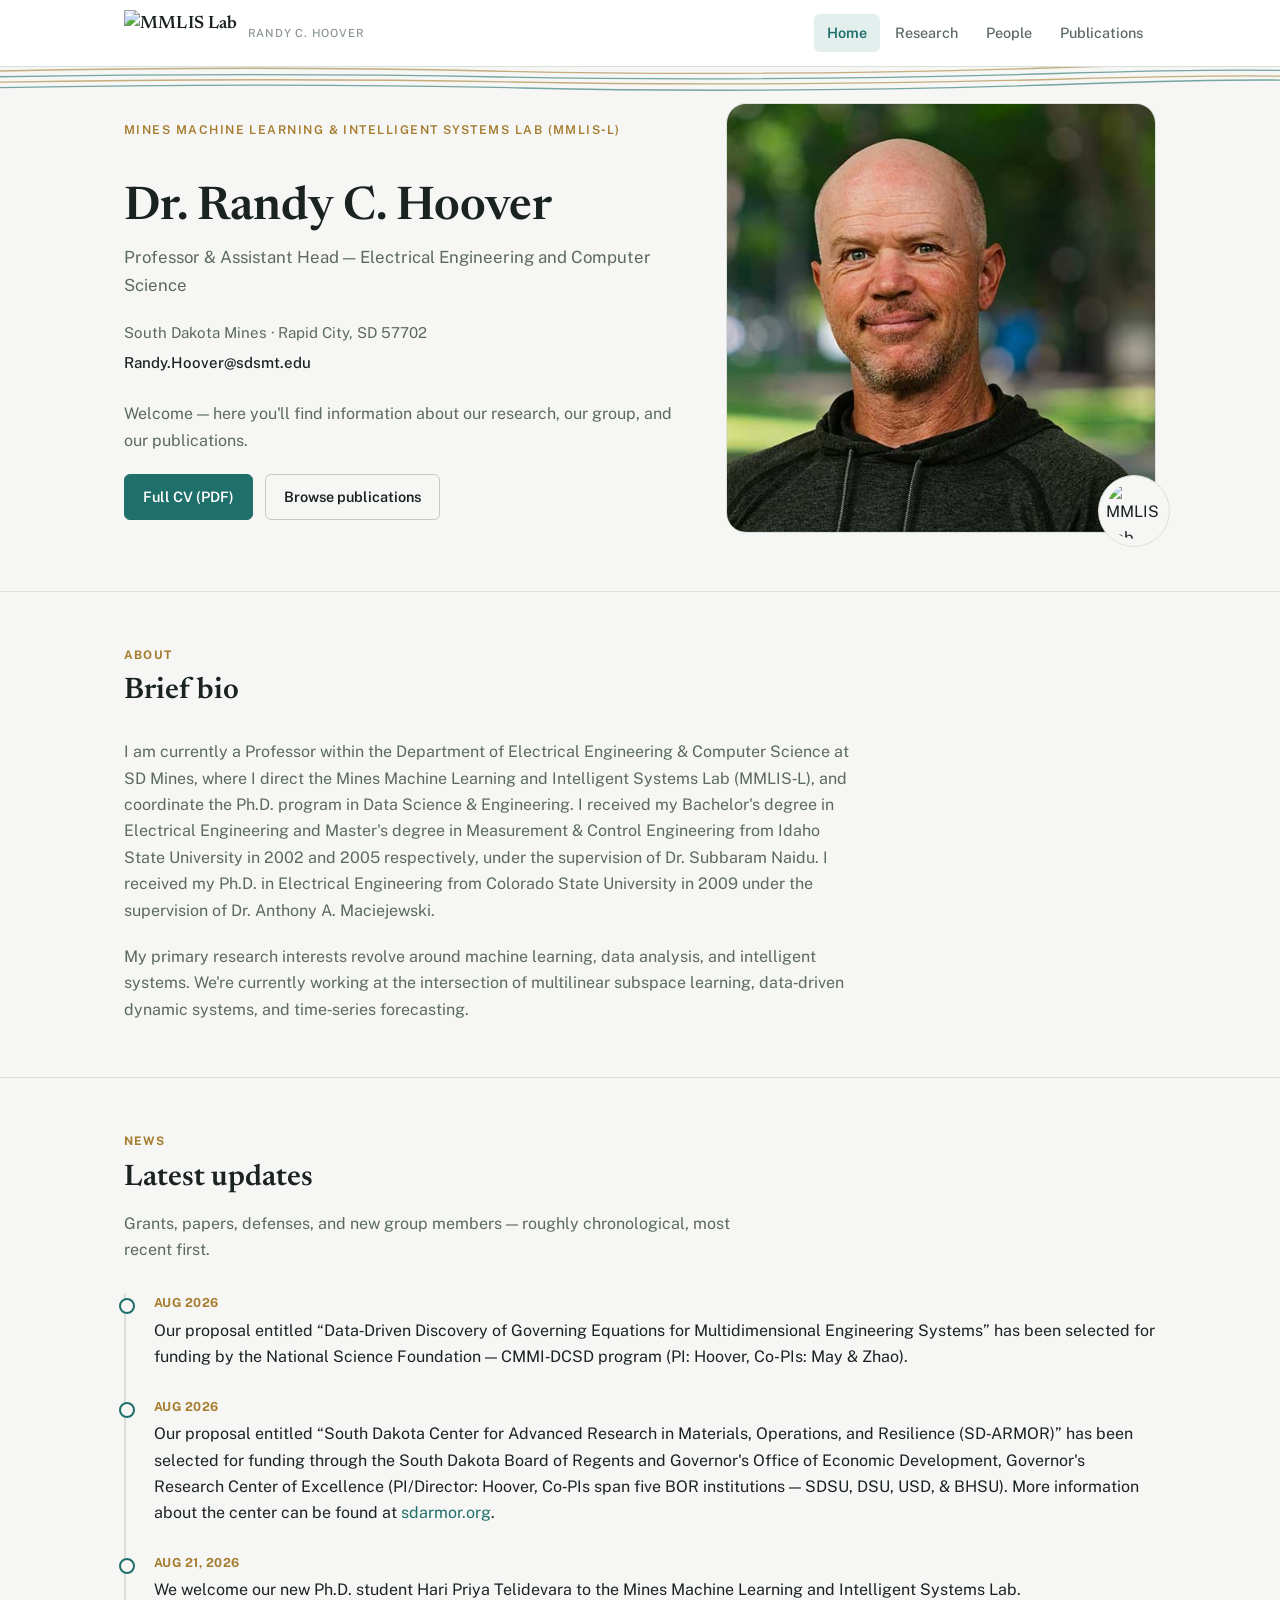
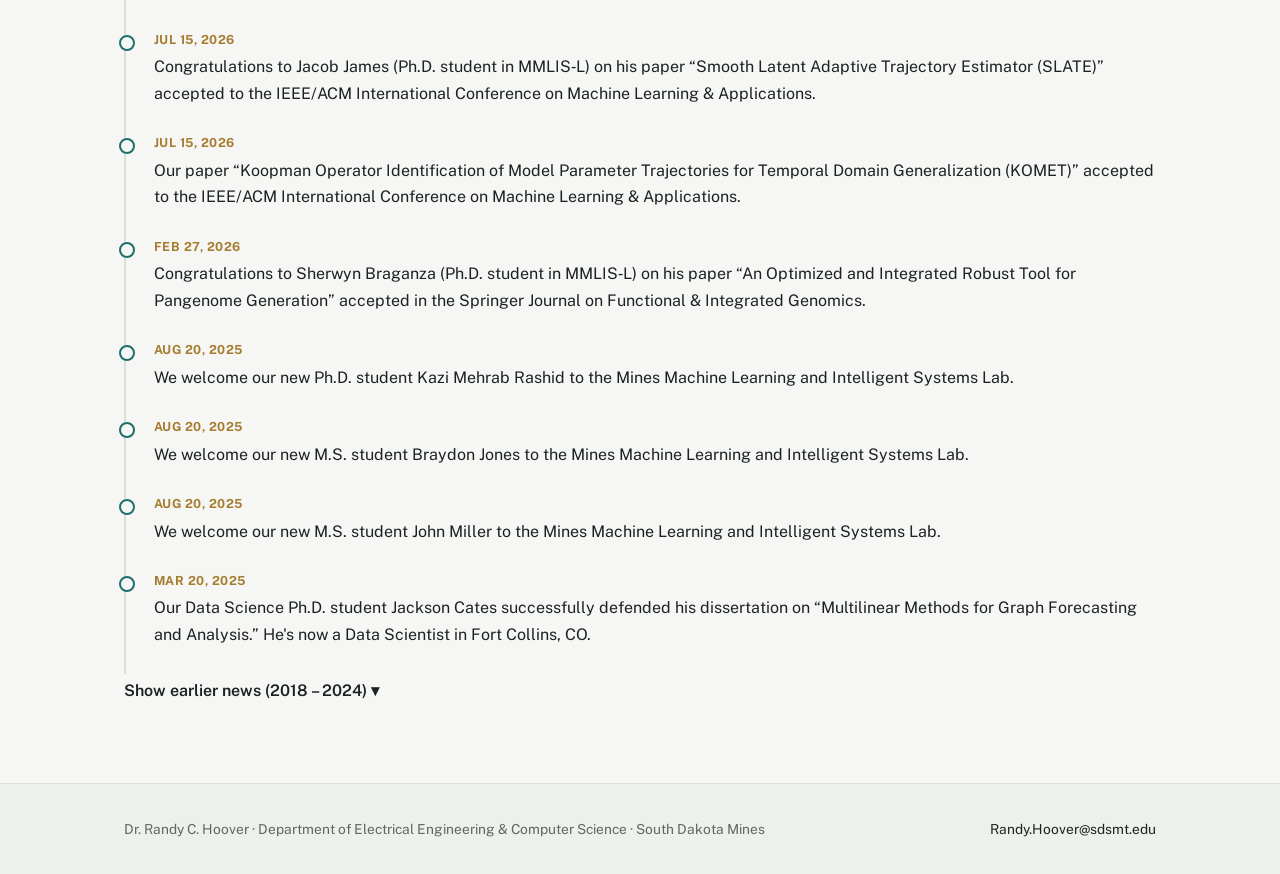
==== commit 7eca1edd: "Add files via upload" ====
--- a/index.html
+++ b/index.html
@@ -1,184 +1,155 @@
-<!doctype html>
+<!DOCTYPE html>
 <html lang="en">
 <head>
-  <meta charset="UTF-8" />
-  <meta name="viewport" content="width=device-width, initial-scale=1.0" />
-  <title>GRIT — Governor's Resilient Infrastructure Task Force</title>
-  <meta name="description" content="GRIT unites South Dakota's people, systems and partnerships to strengthen critical infrastructure and help communities prepare for disruption." />
-  <link rel="icon" href="assets/favicon/favicon.ico" sizes="any" />
-  <link rel="icon" type="image/png" sizes="32x32" href="assets/favicon/favicon-32.png" />
-  <link rel="icon" type="image/png" sizes="192x192" href="assets/favicon/favicon-192.png" />
-  <link rel="apple-touch-icon" sizes="180x180" href="assets/favicon/apple-touch-icon.png" />
-  <link rel="preconnect" href="https://fonts.googleapis.com">
-  <link rel="preconnect" href="https://fonts.gstatic.com" crossorigin>
-  <link href="https://fonts.googleapis.com/css2?family=Inter:wght@400;500;600;700&family=Poppins:wght@600;700;800&display=swap" rel="stylesheet">
-  <link rel="stylesheet" href="assets/styles.css" />
-  
+<meta charset="UTF-8">
+<meta name="viewport" content="width=device-width, initial-scale=1.0">
+<title>Randy C. Hoover — Machine Learning &amp; Data Science</title>
+<meta name="description" content="Dr. Randy C. Hoover, Professor of Electrical Engineering &amp; Computer Science at South Dakota Mines, directs the Mines Machine Learning and Intelligent Systems Lab (MMLIS-L).">
+<link rel="icon" href="assets/img/favicon.ico?v=3" sizes="any">
+<link rel="icon" type="image/png" sizes="32x32" href="assets/img/favicon-32.png?v=3">
+<link rel="icon" type="image/png" sizes="192x192" href="assets/img/favicon-192.png?v=3">
+<link rel="apple-touch-icon" href="assets/img/apple-touch-icon.png?v=3">
+<link rel="preconnect" href="https://fonts.googleapis.com">
+<link rel="preconnect" href="https://fonts.gstatic.com" crossorigin>
+<link href="https://fonts.googleapis.com/css2?family=Public+Sans:wght@400;500;600;700&family=Newsreader:opsz,wght@6..72,500;6..72,600;6..72,700&display=swap" rel="stylesheet">
+<link rel="stylesheet" href="assets/css/style.css">
 </head>
 <body>
-  <div class="draft-banner">DRAFT SITE — placeholder logo &amp; imagery, phase 2 sector pages coming soon. Not for public launch yet.</div>
-    <header class="site-header">
-      <div class="nav-pill wrap" style="max-width:1180px;">
-        <a href="index.html" class="brand">
-          <img src="assets/img/grit-icon.png" alt="GRIT logo" class="brand-seal">
-          <span class="brand-sub">Resilient Infrastructure Task Force</span>
-        </a>
-        <button class="menu-toggle" aria-label="Toggle menu">
-          <svg width="18" height="14" viewBox="0 0 18 14" fill="none"><path d="M0 1h18M0 7h18M0 13h18" stroke="white" stroke-width="2"/></svg>
-        </button>
-        <ul class="nav-links">
-          <li class="active"><a href="index.html">Home</a></li>
-          <li><a href="about.html">About GRIT</a></li>
-          <li><a href="lifelines.html">Critical Lifelines</a></li>
-          <li class="has-dropdown ">
-            <button class="nav-link" type="button">Sectors
-              <svg class="caret" viewBox="0 0 10 6" fill="none"><path d="M1 1l4 4 4-4" stroke="#171f44" stroke-width="1.6"/></svg>
-            </button>
-            <div class="dropdown-menu">
-              <div class="dd-hint">Four critical lifelines</div>
-              <a href="energy.html">Energy</a>
-              <a href="water.html">Water</a>
-              <a href="transportation.html">Transportation</a>
-              <a href="communications.html">Communications</a>
-            </div>
-          </li>
-          <li><a href="resources.html">Resources</a></li>
-          <li class="nav-cta"><a href="resources.html" class="btn btn-navy">Get Prepared</a></li>
-        </ul>
+
+<header class="site-header">
+  <div class="wrap">
+    <a class="brand" href="index.html"><img src="assets/img/mmlis-logo.png" alt="MMLIS Lab" class="brand-mark"> <small>Randy&nbsp;C.&nbsp;Hoover</small></a>
+    <nav class="primary-nav" aria-label="Primary">
+      <ul>
+        <li><a href="index.html" class="active">Home</a></li>
+        <li><a href="research.html">Research</a></li>
+        <li><a href="people.html">People</a></li>
+        <li><a href="publications.html">Publications</a></li>
+      </ul>
+    </nav>
+  </div>
+</header>
+
+<section class="hero">
+  <svg class="hero-lines" viewBox="0 0 1200 30" preserveAspectRatio="none" aria-hidden="true">
+    <path d="M-40 5 Q220 -2 460 4 T980 1 T1260 6" fill="none" stroke="#a67c2e" stroke-width="1.3"/>
+    <path d="M-40 10.5 Q230 5 470 10 T990 6.5 T1260 11" fill="none" stroke="#1f6f6b" stroke-width="1.3"/>
+    <path d="M-40 16 Q240 10 480 15 T1000 12 T1260 17" fill="none" stroke="#a67c2e" stroke-width="1.3"/>
+    <path d="M-40 21.5 Q250 15 490 21 T1010 17 T1260 22" fill="none" stroke="#1f6f6b" stroke-width="1.3"/>
+  </svg>
+  <div class="wrap">
+    <div class="hero-intro">
+      <span class="hero-eyebrow">Mines Machine Learning &amp; Intelligent Systems Lab (MMLIS‑L)</span>
+    </div>
+    <div class="hero-photo">
+      <img class="hero-photo-img" src="assets/img/randy-headshot.jpg" alt="Portrait of Dr. Randy C. Hoover.">
+      <img class="hero-photo-badge" src="assets/img/mmlis-mark.png" alt="MMLIS Lab mark.">
+    </div>
+    <div class="hero-content">
+      <h1>Dr. Randy C. Hoover</h1>
+      <p class="role">Professor &amp; Assistant Head — Electrical Engineering and Computer Science</p>
+      <ul class="contact-list">
+        <li>South Dakota Mines · Rapid City, SD 57702</li>
+        <li><a href="mailto:Randy.Hoover@sdsmt.edu">Randy.Hoover@sdsmt.edu</a></li>
+      </ul>
+      <p>Welcome — here you'll find information about our research, our group, and our publications.</p>
+      <div style="display:flex; gap:12px; flex-wrap:wrap; margin-top:20px;">
+        <a class="btn" href="https://drive.google.com/file/d/1piktQqiR2NVhsO9pKw21LPVmh0MxeNU4/view?usp=share_link" target="_blank" rel="noopener">Full CV (PDF)</a>
+        <a class="btn ghost" href="publications.html">Browse publications</a>
       </div>
-    </header>
+    </div>
+  </div>
+</section>
 
+<main>
 
-    <section class="hero">
-      <svg class="hero-pattern" viewBox="0 0 1200 600" preserveAspectRatio="xMidYMid slice" xmlns="http://www.w3.org/2000/svg">
-  <g stroke="#b3663a" stroke-opacity="0.18" fill="none" stroke-width="1.5">
-    <path d="M-50 460 C 200 380, 380 520, 620 420 S 1050 300, 1260 380"/>
-    <path d="M-50 520 C 220 440, 400 560, 660 480 S 1080 360, 1260 440"/>
-    <path d="M-50 400 C 180 320, 360 460, 600 360 S 1020 240, 1260 320"/>
-  </g>
-  <g fill="#b3663a" fill-opacity="0.55">
-    <circle cx="120" cy="120" r="2.4"/>
-    <circle cx="260" cy="90" r="2.4"/>
-    <circle cx="980" cy="140" r="2.4"/>
-    <circle cx="1080" cy="200" r="2.4"/>
-    <circle cx="760" cy="90" r="2.4"/>
-    <circle cx="60" cy="300" r="2.4"/>
-  </g>
-  <g stroke="#ffffff" stroke-opacity="0.08" stroke-width="1">
-    <line x1="0" y1="80" x2="1200" y2="80"/>
-    <line x1="0" y1="160" x2="1200" y2="160"/>
-  </g>
-</svg>
-      <div class="wrap hero-inner">
-        <div>
-          <span class="eyebrow" style="color:#b3663a;">State of South Dakota</span>
-          <h1>Strong systems. <span class="accent">Ready communities.</span> Resilient South Dakota.</h1>
-          <p class="lead">GRIT unites the people who plan, operate and protect South Dakota's critical infrastructure — and helps every family and community get ready for whatever comes next.</p>
-          <div class="hero-actions">
-            <a href="about.html" class="btn btn-gold">Learn About GRIT</a>
-            <a href="lifelines.html" class="btn btn-outline">Explore Critical Lifelines</a>
-          </div>
-        </div>
-        <div class="hero-logo-card">
-          <img src="assets/img/grit-logo-full.png" alt="GRIT — Governor's Resilient Infrastructure Task Force logo" />
-          <span class="hero-logo-caption">Est. 2025 &middot; Executive Order 2025-06</span>
-        </div>
+  <section class="section bio">
+    <div class="wrap">
+      <div class="section-head">
+        <span class="kicker">About</span>
+        <h2>Brief bio</h2>
       </div>
-    </section>
+      <div style="max-width: 74ch;">
+        <p>I am currently a Professor within the Department of Electrical Engineering &amp; Computer Science at SD Mines, where I direct the Mines Machine Learning and Intelligent Systems Lab (MMLIS‑L), and coordinate the Ph.D. program in Data Science &amp; Engineering. I received my Bachelor's degree in Electrical Engineering and Master's degree in Measurement &amp; Control Engineering from Idaho State University in 2002 and 2005 respectively, under the supervision of Dr. Subbaram Naidu. I received my Ph.D. in Electrical Engineering from Colorado State University in 2009 under the supervision of Dr. Anthony A. Maciejewski.</p>
+        <p style="margin-top:20px;">My primary research interests revolve around machine learning, data analysis, and intelligent systems. We're currently working at the intersection of multilinear subspace learning, data‑driven dynamic systems, and time‑series forecasting.</p>
+      </div>
+    </div>
+  </section>
 
-    <section>
-      <div class="wrap">
-        <div class="section-head">
-          <span class="eyebrow">Getting Started</span>
-          <h2>Three ways to get started</h2>
-          <p>Whether you're here to learn, prepare or get involved, start wherever makes sense for you.</p>
-        </div>
-        <div class="card-grid">
-          <div class="card">
-            <div class="num">1</div>
-            <h3>Learn the Lifelines</h3>
-            <p>See the four systems South Dakota depends on — energy, water, transportation and communications — and how they connect.</p>
-            <a href="lifelines.html" class="card-link">Explore Critical Lifelines →</a>
-          </div>
-          <div class="card">
-            <div class="num">2</div>
-            <h3>Build a Preparedness Plan</h3>
-            <p>Start with a 72-hour kit, a family communication plan, and seasonal checklists built for South Dakota conditions.</p>
-            <a href="resources.html" class="card-link">Get Prepared →</a>
-          </div>
-          <div class="card">
-            <div class="num">3</div>
-            <h3>Meet the Task Force</h3>
-            <p>See who's behind GRIT, how it was formed, and the mission driving the work forward.</p>
-            <a href="about.html" class="card-link">About GRIT →</a>
-          </div>
-        </div>
+  <section class="section">
+    <div class="wrap">
+      <div class="section-head">
+        <span class="kicker">News</span>
+        <h2>Latest updates</h2>
+        <p>Grants, papers, defenses, and new group members — roughly chronological, most recent first.</p>
+      </div>
 
-        <div class="seasonal">
-          <div class="icon-wrap">
-            <svg width="26" height="26" viewBox="0 0 24 24" fill="none" stroke="#b3663a" stroke-width="2" stroke-linecap="round"><path d="M12 2v20M4.9 4.9l14.2 14.2M19.1 4.9 4.9 19.1M2 12h20M6 6l1.5 3M18 6l-1.5 3M6 18l1.5-3M18 18l-1.5-3"/></svg>
-          </div>
-          <div class="seasonal-copy">
-            <h3>Winter preparedness starts now</h3>
-            <p>Is your family ready for a South Dakota winter storm? Get the seasonal checklist before the first snow flies.</p>
-          </div>
-          <a href="resources.html" class="btn btn-gold">Get Ready →</a>
-        </div>
-      </div>
-    </section>
+      <ol class="timeline" reversed>
+        <li><span class="date">Aug 2026</span><p class="entry">Our proposal entitled &ldquo;Data‑Driven Discovery of Governing Equations for Multidimensional Engineering Systems&rdquo; has been selected for funding by the National Science Foundation — CMMI‑DCSD program (PI: Hoover, Co‑PIs: May &amp; Zhao).</p></li>
+        <li><span class="date">Aug 2026</span><p class="entry">Our proposal entitled &ldquo;South Dakota Center for Advanced Research in Materials, Operations, and Resilience (SD‑ARMOR)&rdquo; has been selected for funding through the South Dakota Board of Regents and Governor's Office of Economic Development, Governor's Research Center of Excellence (PI/Director: Hoover, Co‑PIs span five BOR institutions — SDSU, DSU, USD, &amp; BHSU). More information about the center can be found at <a href="https://sdarmor.org" target="_blank" rel="noopener">sdarmor.org</a>.</p></li>
+        <li><span class="date">Aug 21, 2026</span><p class="entry">We welcome our new Ph.D. student Hari Priya Telidevara to the Mines Machine Learning and Intelligent Systems Lab.</p></li>
+        <li><span class="date">Jul 15, 2026</span><p class="entry">Congratulations to Jacob James (Ph.D. student in MMLIS‑L) on his paper &ldquo;Smooth Latent Adaptive Trajectory Estimator (SLATE)&rdquo; accepted to the IEEE/ACM International Conference on Machine Learning &amp; Applications.</p></li>
+        <li><span class="date">Jul 15, 2026</span><p class="entry">Our paper &ldquo;Koopman Operator Identification of Model Parameter Trajectories for Temporal Domain Generalization (KOMET)&rdquo; accepted to the IEEE/ACM International Conference on Machine Learning &amp; Applications.</p></li>
+        <li><span class="date">Feb 27, 2026</span><p class="entry">Congratulations to Sherwyn Braganza (Ph.D. student in MMLIS‑L) on his paper &ldquo;An Optimized and Integrated Robust Tool for Pangenome Generation&rdquo; accepted in the Springer Journal on Functional &amp; Integrated Genomics.</p></li>
+        <li><span class="date">Aug 20, 2025</span><p class="entry">We welcome our new Ph.D. student Kazi Mehrab Rashid to the Mines Machine Learning and Intelligent Systems Lab.</p></li>
+        <li><span class="date">Aug 20, 2025</span><p class="entry">We welcome our new M.S. student Braydon Jones to the Mines Machine Learning and Intelligent Systems Lab.</p></li>
+        <li><span class="date">Aug 20, 2025</span><p class="entry">We welcome our new M.S. student John Miller to the Mines Machine Learning and Intelligent Systems Lab.</p></li>
+        <li><span class="date">Mar 20, 2025</span><p class="entry">Our Data Science Ph.D. student Jackson Cates successfully defended his dissertation on &ldquo;Multilinear Methods for Graph Forecasting and Analysis.&rdquo; He's now a Data Scientist in Fort Collins, CO.</p></li>
+      </ol>
 
-    <section class="section-navy">
-      <div class="wrap" style="max-width:820px;">
-        <span class="eyebrow">Our Mission</span>
-        <div class="mission-block">
-          <p>&ldquo;To strengthen South Dakota's resilience by uniting the people who plan, operate and protect our critical infrastructure — assessing risk, guiding smart investment, and preparing our state to respond to disruption with determination, resilience and grit.&rdquo;</p>
-        </div>
-        <a href="about.html" class="btn btn-gold">Read the Full Story →</a>
-      </div>
-    </section>
+      <details class="more-news">
+        <summary style="cursor:pointer; font-weight:600; color:var(--accent-dark); margin: 4px 0 24px; list-style:none;">Show earlier news (2018 – 2024) ▾</summary>
+        <ol class="timeline" style="margin-top:20px;" reversed>
+          <li><span class="date">May 7, 2025</span><p class="entry">Our Computer Science M.S. student Jacob James successfully completed his degree and is now pursuing a Ph.D. in Data Science and Engineering at SD Mines.</p></li>
+          <li><span class="date">Sep 9, 2024</span><p class="entry">Our Data Science Ph.D. student Brian Fehrman (co‑advised with Dr. Francis Akowuah) successfully defended his dissertation on &ldquo;Investigating Machine Learning VBA Macro Analysis using Machine Learning in a Constrained Environment.&rdquo; He's currently working for Black Hills Information Security.</p></li>
+          <li><span class="date">Jan 1, 2024</span><p class="entry">Our NSF REU site entitled &ldquo;Collaboration to Combat Crime&rdquo; was selected for award. We have open positions for undergraduate students interested in pursuing research in data science to understand, disrupt, and dismantle criminal networks. More information on the REU site can be found <a href="https://www.sdstate.edu/chemistry-biochemistry-physics/willand-charnley-lab/collaboration-combat-crime-c3-research" target="_blank" rel="noopener">here</a>.</p></li>
+          <li><span class="date">Dec 1, 2024</span><p class="entry">Our paper entitled &ldquo;TSGCN: A Framework for Hierarchical Graph Representation Learning&rdquo; has been accepted to the IEEE Transactions on Network Science and Engineering (TNSE).</p></li>
+          <li><span class="date">Sep 4, 2024</span><p class="entry">Our paper entitled &ldquo;Evading VBA Malware Classification using Model Extraction Attacks and Stochastic Search Methods&rdquo; has been accepted for publication in the IEEE Cyber Awareness and Research Symposium (CARS).</p></li>
+          <li><span class="date">Apr 1, 2024</span><p class="entry">Our paper entitled &ldquo;Tensor Discriminant Analysis on Grassman Manifolds with Application to Human Action Recognition&rdquo; has been accepted to the Springer Journal of Machine Learning and Cybernetics.</p></li>
+          <li><span class="date">Mar 1, 2024</span><p class="entry">Our proposal entitled &ldquo;High spatial‑temporal resolution soil moisture retrieval using deep learning fusion of multimodal satellite streams&rdquo; has been selected for award through NASA (collaboration with SD Mines, SDSU, and OLC).</p></li>
+          <li><span class="date">Aug 21, 2023</span><p class="entry">Dr. Hoover is currently on sabbatical for the Fall 2023 semester.</p></li>
+          <li><span class="date">Aug 15, 2023</span><p class="entry">Our Data Science Ph.D. student Cagri Ozdemir successfully defended his dissertation on &ldquo;Multilinear Subspace Learning via Invertible Transforms and Grassman Manifold Analysis.&rdquo; He's now a postdoctoral scholar at the University of North Texas.</p></li>
+          <li><span class="date">Sep 2022</span><p class="entry">Our paper entitled &ldquo;Anomaly Detection from Multilinear Observations via Time‑Series Analysis and 3DTPCA&rdquo; has been accepted for publication at the IEEE/ACM International Conference on Machine Learning and Applications.</p></li>
+          <li><span class="date">Sep 2022</span><p class="entry">Our paper entitled &ldquo;Kernelization of Tensor Discriminant Analysis with Application to Image Recognition&rdquo; has been accepted for publication at the IEEE/ACM International Conference on Machine Learning and Applications.</p></li>
+          <li><span class="date">Jun 2022</span><p class="entry">Our proposal entitled &ldquo;Intelligent Automation through Dynamic Networks and Multilinear Time‑Series Analysis&rdquo; has been selected for funding through the Naval Surface Warfare Center — Dahlgren Division (PI: Hoover, Co‑PI: Caudle).</p></li>
+          <li><span class="date">May 2022</span><p class="entry">I was promoted from Associate Professor to Full Professor within the Computer Science and Engineering Department.</p></li>
+          <li><span class="date">May 2022</span><p class="entry">A new Ph.D. student, Jackson Cates, joined our group.</p></li>
+          <li><span class="date">May 2022</span><p class="entry">Our new Ph.D. program in Data Science &amp; Engineering was approved.</p></li>
+          <li><span class="date">Sep 2021</span><p class="entry">Our paper entitled &ldquo;Fast Tensor Singular Value Decomposition Using the Low‑Resolution Features of Tensors&rdquo; has been accepted for publication at the IEEE/ACM International Conference on Machine Learning and Applications.</p></li>
+          <li><span class="date">Sep 2021</span><p class="entry">Our paper entitled &ldquo;Transform‑Based Tensor Auto Regression for Multilinear Time Series Forecasting&rdquo; has been accepted for publication at the IEEE/ACM International Conference on Machine Learning and Applications.</p></li>
+          <li><span class="date">Jun 2021</span><p class="entry">Our proposal entitled &ldquo;Governor's Center for Understanding and Disrupting the Illicit Economy&rdquo; has been selected for funding through South Dakota's Governor's Office of Economic Development (SD Mines team — PI: Jon Kellar, Co‑PIs: Hoover and Crawford).</p></li>
+          <li><span class="date">May 2021</span><p class="entry">Our paper entitled &ldquo;2DTPCA: A New Approach to Multilinear Principal Component Analysis&rdquo; has been accepted for publication at the IEEE International Conference on Image Processing.</p></li>
+          <li><span class="date">Jan 2021</span><p class="entry">Our paper entitled &ldquo;Autonomous Multi‑agent Systems Using SVGS Camera Sensor for Lunar Surface Mobility Applications&rdquo; has been accepted for publication at the IEEE Aerospace Conference.</p></li>
+          <li><span class="date">Jul 2020</span><p class="entry">Our proposal entitled &ldquo;Multilinear Subspace Methods for Learning and Recovery using Tensor‑Tensor Decompositions&rdquo; has been selected for funding through the National Science Foundation — CISE‑RI program (PI: Hoover, Co‑PIs: Caudle &amp; Braman). We had an opening for a Ph.D. student starting Fall 2020.</p></li>
+          <li><span class="date">Feb 2020</span><p class="entry">Our paper &ldquo;Mobile Fiducial‑Based Collaborative Localization and Mapping (CLAM): Preliminary Results and Future Directions&rdquo; was accepted for publication at the USCToMM Symposium on Mechanical Systems and Robotics.</p></li>
+          <li><span class="date">Feb 2020</span><p class="entry">Our paper &ldquo;Validation of Vision‑based State Estimation for Localization of Agents and Swarm Formation&rdquo; was accepted for publication at the USCToMM Symposium on Mechanical Systems and Robotics.</p></li>
+          <li><span class="date">Feb 2020</span><p class="entry">Our paper &ldquo;A Review of Flow Field Forecasting: A High Dimensional Forecasting Procedure&rdquo; was accepted for publication in the WIRES Journal on Computational Statistics.</p></li>
+          <li><span class="date">Jan 2020</span><p class="entry">Received a new Naval Surface Warfare Center — Keyport grant to support our research on &ldquo;Swarm Localization and Intelligent Mapping (SLIM) for Unmanned Underwater Vehicle Swarms&rdquo; (PI: Hadi Fekrmandi).</p></li>
+          <li><span class="date">Sep 2019</span><p class="entry">Our paper &ldquo;Advanced Decision Making and Interpretability through Neural Shrubs&rdquo; was accepted for publication/presentation at the 18th IEEE International Conference on Machine Learning and Applications (ICMLA).</p></li>
+          <li><span class="date">Jun 2019</span><p class="entry">Our paper &ldquo;Vision‑based Guidance and Navigation for Swarm of Small Satellites in a Formation Flying Mission&rdquo; was accepted for publication/presentation at the 32nd Florida Conference for Recent Advances in Robotics.</p></li>
+          <li><span class="date">May 2019</span><p class="entry">Our paper &ldquo;Underwater Navigation Using Geomagnetic Field Variations&rdquo; was accepted for publication/presentation at the IEEE International Conference on Electro/Information Technology (EIT).</p></li>
+          <li><span class="date">Apr 2019</span><p class="entry">Congratulations to Kavitha Konduru for successfully defending her thesis, &ldquo;Application of Image Segmentation to Analyze Biofilm Images.&rdquo; Kavitha accepted a permanent position with Regional Health on their programming team.</p></li>
+          <li><span class="date">Mar 2019</span><p class="entry">Received a new NASA seed grant from the SD Space Grant Consortium to support our research on &ldquo;Cross Comparison of Virtual Reality Systems for Education and Research Suitability&rdquo; (PI: Lisa Rebenitsch).</p></li>
+          <li><span class="date">Mar 2019</span><p class="entry">Received a new NASA seed grant from the SD Space Grant Consortium to support the &ldquo;NASA Apollo 50th — Apollo Next Giant Leap Student Challenge&rdquo; (PI: Jason Ash).</p></li>
+          <li><span class="date">Feb 2019</span><p class="entry">Received a new Naval Surface Warfare Center — Dahlgren grant to support our research on &ldquo;Dimensionality Reduction of Streaming Big Data for Clustering, Classification and Visualization via Incremental Multi‑Linear Subspace Learning&rdquo; (Co‑PI: Kyle Caudle).</p></li>
+          <li><span class="date">Jan 2019</span><p class="entry">Received a new NASA seed grant to support our research on &ldquo;Developing Small Satellite Formation Flying Capability by Distributed State Estimation and Intelligent Control of Swarm using Vision‑based Guidance&rdquo; (PI: Hadi Fekrmandi, Co‑PI: Zhen Ni, SDSU).</p></li>
+          <li><span class="date">Nov 2018</span><p class="entry">Our paper &ldquo;Examining Intermediate Data Reduction Algorithms for use with t‑SNE&rdquo; was accepted for publication/presentation at the 3rd International Conference on Compute and Data Analysis (ICCDA).</p></li>
+          <li><span class="date">Nov 2018</span><p class="entry">Our paper &ldquo;Building a Better Decision Tree by Delaying the Split Decision&rdquo; was accepted for publication/presentation at the 3rd International Conference on Compute and Data Analysis (ICCDA).</p></li>
+          <li><span class="date">Nov 2018</span><p class="entry">Our paper &ldquo;Flow Field Forecasting with Many Predictors&rdquo; was accepted for publication/presentation at the 3rd International Conference on Compute and Data Analysis (ICCDA).</p></li>
+          <li><span class="date">Sep 2018</span><p class="entry">Our paper &ldquo;Multi‑Linear Discriminant Analysis through Tensor‑Tensor Decompositions&rdquo; was accepted for publication/presentation at the 17th IEEE International Conference on Machine Learning and Applications (ICMLA).</p></li>
+        </ol>
+      </details>
+    </div>
+  </section>
 
-    <footer class="site-footer">
-      <div class="wrap">
-        <div class="footer-grid">
-          <div>
-            <div class="footer-brand">
-              <img src="assets/img/grit-icon.png" alt="GRIT logo" class="brand-seal">
-              <span>GRIT</span>
-            </div>
-            <p>The Governor's Resilient Infrastructure Task Force unites South Dakota's people, systems and partnerships to prepare for whatever comes next.</p>
-          </div>
-          <div>
-            <h4>Explore</h4>
-            <ul>
-              <li><a href="about.html">About GRIT</a></li>
-              <li><a href="lifelines.html">Critical Lifelines</a></li>
-              <li><a href="resources.html">Resources</a></li>
-            </ul>
-          </div>
-          <div>
-            <h4>Sectors</h4>
-            <ul>
-              <li><a href="energy.html">Energy</a></li>
-              <li><a href="water.html">Water</a></li>
-              <li><a href="transportation.html">Transportation</a></li>
-              <li><a href="communications.html">Communications</a></li>
-            </ul>
-          </div>
-          <div>
-            <h4>About This Site</h4>
-            <ul>
-              <li><a href="about.html#formed">How GRIT was formed</a></li>
-              <li><a href="about.html#faq">FAQs</a></li>
-            </ul>
-          </div>
-        </div>
-        <div class="footer-bottom">
-          <span>&copy; 2026 Governor's Resilient Infrastructure Task Force &middot; State of South Dakota</span>
-          <span>Established by Executive Order 2025-06</span>
-        </div>
-      </div>
-    </footer>
+</main>
 
-  <script src="assets/script.js"></script>
+<footer class="site-footer">
+  <div class="wrap">
+    <div>Dr. Randy C. Hoover · Department of Electrical Engineering &amp; Computer Science · South Dakota Mines</div>
+    <div><a href="mailto:Randy.Hoover@sdsmt.edu">Randy.Hoover@sdsmt.edu</a></div>
+  </div>
+</footer>
+
 </body>
 </html>
--- a/assets/css/style.css
+++ b/assets/css/style.css
@@ -0,0 +1,520 @@
+/* ===========================================================
+   Randy C. Hoover — research site
+   "Contour" — light, editorial, journal-like.
+   Bone-white ground, ink-black text, a single pine-teal accent;
+   ochre reserved for contour-line motifs and small kickers.
+   =========================================================== */
+
+:root {
+  --paper: #f6f7f5;
+  --paper-2: #eef0ec;
+  --surface: #ffffff;
+  --ink: #1b2320;
+  --ink-soft: #5b6960;
+  --ink-faint: #8b968f;
+  --line: #dbe0da;
+  --line-strong: #c3ccc4;
+  --teal: #1f6f6b;
+  --teal-dark: #164f4c;
+  --teal-soft: #e3efed;
+  --ochre: #a67c2e;
+  --ochre-soft: #f3ead6;
+  --max: 1080px;
+  --radius: 10px;
+  --radius-sm: 6px;
+}
+
+* { box-sizing: border-box; }
+
+html { scroll-behavior: smooth; }
+
+body {
+  margin: 0;
+  font-family: "Public Sans", -apple-system, BlinkMacSystemFont, "Segoe UI", Roboto, sans-serif;
+  color: var(--ink);
+  background: var(--paper);
+  line-height: 1.65;
+  -webkit-font-smoothing: antialiased;
+}
+
+h1, h2, h3, h4 {
+  font-family: "Newsreader", Georgia, "Times New Roman", serif;
+  color: var(--ink);
+  line-height: 1.22;
+  margin: 0 0 0.5em;
+  font-weight: 600;
+  text-wrap: balance;
+}
+
+h1 { font-size: clamp(2rem, 4vw, 2.9rem); }
+h2 { font-size: clamp(1.4rem, 3vw, 1.85rem); }
+h3 { font-size: 1.2rem; }
+
+p { margin: 0 0 1em; color: var(--ink-soft); }
+
+a { color: var(--teal); text-decoration: none; }
+a:hover { color: var(--teal-dark); text-decoration: underline; }
+
+img { max-width: 100%; display: block; }
+
+.wrap {
+  max-width: var(--max);
+  margin: 0 auto;
+  padding: 0 24px;
+}
+
+/* ---------- header / nav ---------- */
+
+.site-header {
+  background: var(--surface);
+  border-bottom: 1px solid var(--line);
+}
+
+.site-header .wrap {
+  display: flex;
+  align-items: center;
+  justify-content: space-between;
+  height: 66px;
+}
+
+.brand {
+  display: flex;
+  align-items: center;
+  gap: 10px;
+  color: var(--ink);
+  font-family: "Newsreader", Georgia, serif;
+  font-size: 1.12rem;
+  font-weight: 600;
+  letter-spacing: 0.01em;
+}
+
+.brand-mark {
+  height: 46px;
+  width: auto;
+  display: block;
+}
+
+.brand small {
+  font-family: "Public Sans", sans-serif;
+  font-weight: 500;
+  font-size: 0.7rem;
+  color: var(--ink-faint);
+  letter-spacing: 0.07em;
+  text-transform: uppercase;
+}
+
+.brand:hover { text-decoration: none; color: var(--ink); }
+
+nav.primary-nav ul {
+  list-style: none;
+  display: flex;
+  gap: 2px;
+  margin: 0;
+  padding: 0;
+}
+
+nav.primary-nav a {
+  color: var(--ink-soft);
+  font-size: 0.9rem;
+  font-weight: 500;
+  padding: 7px 13px;
+  border-radius: var(--radius-sm);
+  display: inline-block;
+}
+
+nav.primary-nav a:hover {
+  color: var(--ink);
+  text-decoration: none;
+  background: var(--paper-2);
+}
+
+nav.primary-nav a.active {
+  color: var(--teal);
+  background: var(--teal-soft);
+  font-weight: 600;
+}
+
+/* ---------- hero ---------- */
+
+.hero {
+  position: relative;
+  background: var(--paper);
+  padding: 36px 0 58px;
+  overflow: hidden;
+  border-bottom: 1px solid var(--line);
+}
+
+.hero-lines {
+  position: absolute;
+  top: 0;
+  left: 0;
+  width: 100%;
+  height: 30px;
+  opacity: 0.6;
+  pointer-events: none;
+}
+
+.hero .wrap {
+  position: relative;
+  display: grid;
+  grid-template-columns: 1.3fr 1fr;
+  grid-template-areas:
+    "intro   photo"
+    "content photo";
+  column-gap: 44px;
+  row-gap: 0;
+  align-items: center;
+}
+
+.hero-intro { grid-area: intro; }
+.hero-content { grid-area: content; }
+
+.hero-eyebrow {
+  display: inline-block;
+  text-transform: uppercase;
+  letter-spacing: 0.12em;
+  font-size: 0.76rem;
+  color: var(--ochre);
+  font-weight: 600;
+  margin-bottom: 14px;
+}
+
+.hero h1 { margin-bottom: 8px; }
+
+.hero .role {
+  font-size: 1.05rem;
+  color: var(--ink-soft);
+  margin-bottom: 18px;
+}
+
+.hero .contact-list {
+  list-style: none;
+  padding: 0;
+  margin: 0 0 22px;
+  font-size: 0.94rem;
+  color: var(--ink-soft);
+}
+
+.hero .contact-list li { padding: 3px 0; }
+.hero .contact-list a { color: var(--ink); font-weight: 500; }
+.hero .contact-list a:hover { color: var(--teal); }
+
+.btn {
+  display: inline-flex;
+  align-items: center;
+  gap: 8px;
+  padding: 10px 18px;
+  border-radius: var(--radius-sm);
+  background: var(--teal);
+  color: #fff;
+  font-weight: 600;
+  font-size: 0.9rem;
+  border: 1px solid var(--teal);
+}
+
+.btn:hover { background: var(--teal-dark); border-color: var(--teal-dark); text-decoration: none; color: #fff; }
+
+.btn.ghost {
+  background: transparent;
+  border-color: var(--line-strong);
+  color: var(--ink);
+}
+
+.btn.ghost:hover { background: var(--paper-2); border-color: var(--ink-faint); color: var(--ink); }
+
+.hero-photo {
+  grid-area: photo;
+  position: relative;
+}
+
+.hero-photo-img {
+  width: 100%;
+  aspect-ratio: 1 / 1;
+  object-fit: cover;
+  display: block;
+  border-radius: 20px;
+  border: 1px solid var(--line);
+}
+
+.hero-photo-badge {
+  position: absolute;
+  right: -14px;
+  bottom: -14px;
+  width: 72px;
+  height: 72px;
+  padding: 7px;
+  background: var(--paper);
+  border: 1px solid var(--line);
+  border-radius: 50%;
+  object-fit: contain;
+}
+
+/* ---------- sections ---------- */
+
+main { display: block; }
+
+.section { padding: 54px 0; }
+
+.section + .section { border-top: 1px solid var(--line); }
+
+.section-head { margin-bottom: 30px; }
+
+.section-head .kicker {
+  text-transform: uppercase;
+  letter-spacing: 0.1em;
+  font-size: 0.74rem;
+  font-weight: 700;
+  color: var(--ochre);
+  margin-bottom: 8px;
+  display: block;
+}
+
+.section-head p { max-width: 62ch; }
+
+.bio p:last-child { margin-bottom: 0; }
+
+.interests-line {
+  border-left: 3px solid var(--teal);
+  background: var(--teal-soft);
+  padding: 16px 20px;
+  border-radius: 0 8px 8px 0;
+  color: var(--ink);
+  font-size: 1.02rem;
+}
+
+/* ---------- news timeline ---------- */
+
+.timeline {
+  position: relative;
+  margin: 0;
+  padding: 0;
+  list-style: none;
+  border-left: 2px solid var(--line);
+}
+
+.timeline li { position: relative; padding: 0 0 26px 28px; }
+
+.timeline li::before {
+  content: "";
+  position: absolute;
+  left: -7px;
+  top: 5px;
+  width: 12px;
+  height: 12px;
+  border-radius: 50%;
+  background: var(--paper);
+  border: 2px solid var(--teal);
+}
+
+.timeline .date {
+  display: block;
+  font-size: 0.78rem;
+  font-weight: 700;
+  letter-spacing: 0.04em;
+  color: var(--ochre);
+  margin-bottom: 4px;
+  text-transform: uppercase;
+}
+
+.timeline .entry { color: var(--ink); margin: 0; }
+
+.more-news summary {
+  cursor: pointer;
+  font-weight: 600;
+  color: var(--teal);
+  margin: 4px 0 24px;
+  list-style: none;
+}
+
+.more-news summary::-webkit-details-marker { display: none; }
+.more-news summary:hover { color: var(--teal-dark); }
+
+/* ---------- research cards ---------- */
+
+.project-grid {
+  display: grid;
+  grid-template-columns: 1fr;
+  gap: 26px;
+}
+
+.project-card {
+  display: grid;
+  grid-template-columns: 128px 1fr;
+  gap: 26px;
+  align-items: start;
+  background: var(--surface);
+  border: 1px solid var(--line);
+  border-radius: var(--radius);
+  padding: 26px;
+}
+
+.project-icon {
+  width: 88px;
+  height: 88px;
+  border-radius: 14px;
+  display: flex;
+  align-items: center;
+  justify-content: center;
+  background: var(--paper-2);
+}
+
+.project-icon svg { width: 50px; height: 50px; color: var(--teal); }
+
+.project-card h3 { margin-bottom: 8px; }
+
+.project-card p:last-child { margin-bottom: 0; }
+
+.project-card .placeholder-note {
+  font-size: 0.85rem;
+  color: var(--ink-faint);
+  font-style: italic;
+}
+
+/* ---------- people ---------- */
+
+.people-grid {
+  display: grid;
+  grid-template-columns: repeat(2, 1fr);
+  gap: 20px;
+}
+
+.person-card {
+  display: flex;
+  gap: 16px;
+  background: var(--surface);
+  border: 1px solid var(--line);
+  border-radius: var(--radius);
+  padding: 20px;
+}
+
+.avatar {
+  flex: none;
+  width: 54px;
+  height: 54px;
+  border-radius: 50%;
+  display: flex;
+  align-items: center;
+  justify-content: center;
+  color: #fff;
+  font-family: "Newsreader", serif;
+  font-weight: 600;
+  font-size: 1.02rem;
+}
+
+.person-card h4 {
+  font-family: "Newsreader", serif;
+  color: var(--ink);
+  font-size: 1.04rem;
+  margin: 0 0 3px;
+}
+
+.person-role {
+  font-size: 0.85rem;
+  color: var(--teal);
+  font-weight: 600;
+  margin-bottom: 4px;
+}
+
+.person-detail { font-size: 0.88rem; color: var(--ink-soft); margin: 0; }
+
+.alumni-list { border-top: 1px solid var(--line); }
+
+.alumni-row {
+  display: grid;
+  grid-template-columns: 42px 1.4fr 2fr;
+  gap: 18px;
+  align-items: start;
+  padding: 16px 0;
+  border-bottom: 1px solid var(--line);
+}
+
+.alumni-row .avatar { width: 38px; height: 38px; font-size: 0.82rem; }
+
+.alumni-row h4 {
+  font-family: "Newsreader", serif;
+  color: var(--ink);
+  font-size: 1rem;
+  margin: 0 0 2px;
+}
+
+.alumni-row .person-role { margin-bottom: 0; }
+.alumni-row .person-detail { font-size: 0.86rem; }
+
+/* ---------- publications ---------- */
+
+.pub-year { margin-top: 40px; }
+.pub-year:first-of-type { margin-top: 0; }
+
+.pub-year h2 {
+  font-size: 1.28rem;
+  border-bottom: 2px solid var(--ochre-soft);
+  padding-bottom: 8px;
+  margin-bottom: 18px;
+}
+
+.pub-list { list-style: none; margin: 0; padding: 0; }
+
+.pub-list li {
+  padding: 12px 0;
+  border-bottom: 1px solid var(--line);
+  color: var(--ink);
+  font-size: 0.97rem;
+}
+
+.pub-list li:last-child { border-bottom: none; }
+
+.pub-list .venue { color: var(--ink-soft); font-style: italic; }
+
+/* ---------- footer ---------- */
+
+footer.site-footer {
+  background: var(--paper-2);
+  border-top: 1px solid var(--line);
+  color: var(--ink-soft);
+  padding: 34px 0;
+  margin-top: 0;
+  font-size: 0.86rem;
+}
+
+footer.site-footer a { color: var(--ink); }
+footer.site-footer a:hover { color: var(--teal); }
+
+footer.site-footer .wrap {
+  display: flex;
+  justify-content: space-between;
+  flex-wrap: wrap;
+  gap: 12px;
+}
+
+/* ---------- table-scroll (mobile-safe wide content) ---------- */
+
+.table-scroll { overflow-x: auto; -webkit-overflow-scrolling: touch; }
+
+/* ---------- responsive ---------- */
+
+@media (max-width: 860px) {
+  .hero .wrap {
+    grid-template-columns: 1fr;
+    grid-template-areas:
+      "intro"
+      "photo"
+      "content";
+    row-gap: 20px;
+  }
+  .hero-photo { max-width: 420px; margin: 0 auto; }
+  .project-card { grid-template-columns: 1fr; }
+  .project-icon { width: 68px; height: 68px; }
+  .project-icon svg { width: 36px; height: 36px; }
+  .people-grid { grid-template-columns: 1fr; }
+  .alumni-row { grid-template-columns: 38px 1fr; }
+  .alumni-row .person-detail { grid-column: 1 / -1; }
+}
+
+@media (max-width: 640px) {
+  .site-header .wrap { height: 60px; }
+  .brand small { display: none; }
+  nav.primary-nav ul { gap: 0; }
+  nav.primary-nav a { padding: 7px 9px; font-size: 0.85rem; }
+  .section { padding: 40px 0; }
+  footer.site-footer .wrap { flex-direction: column; }
+}
